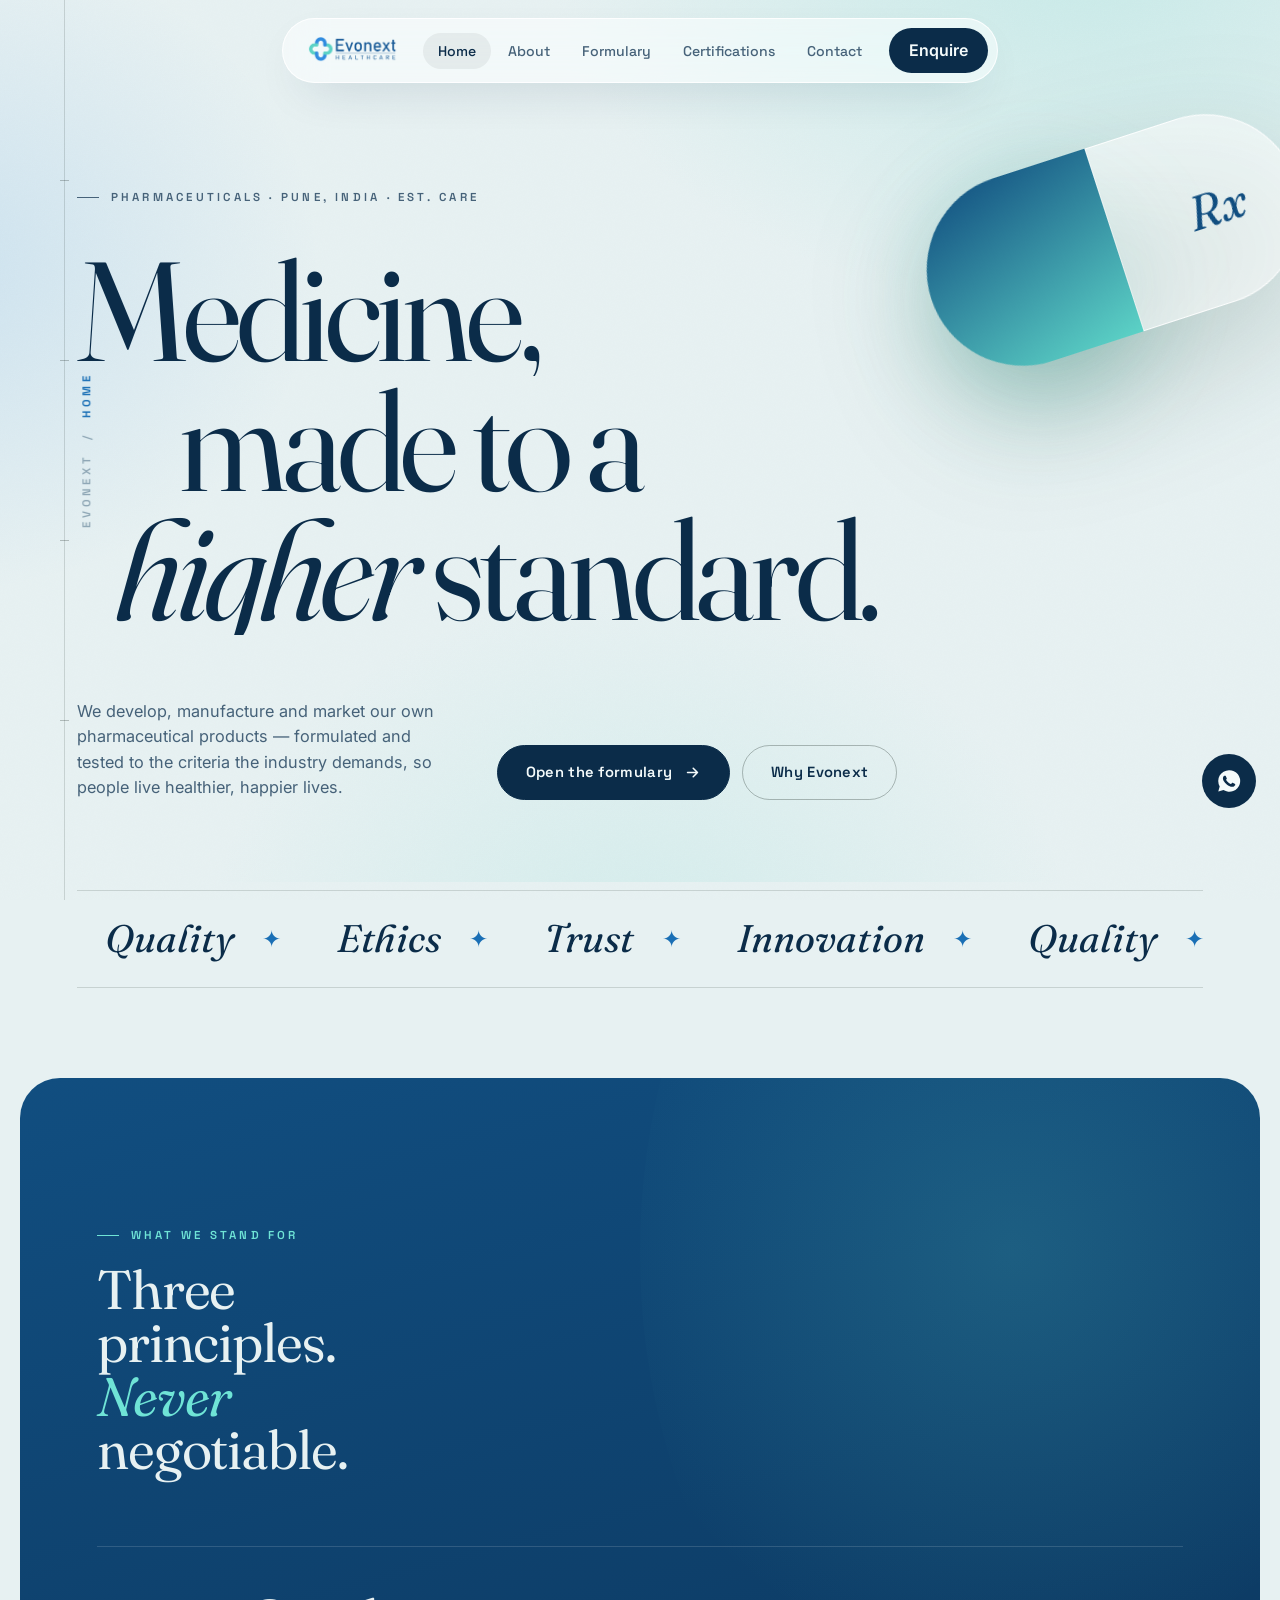
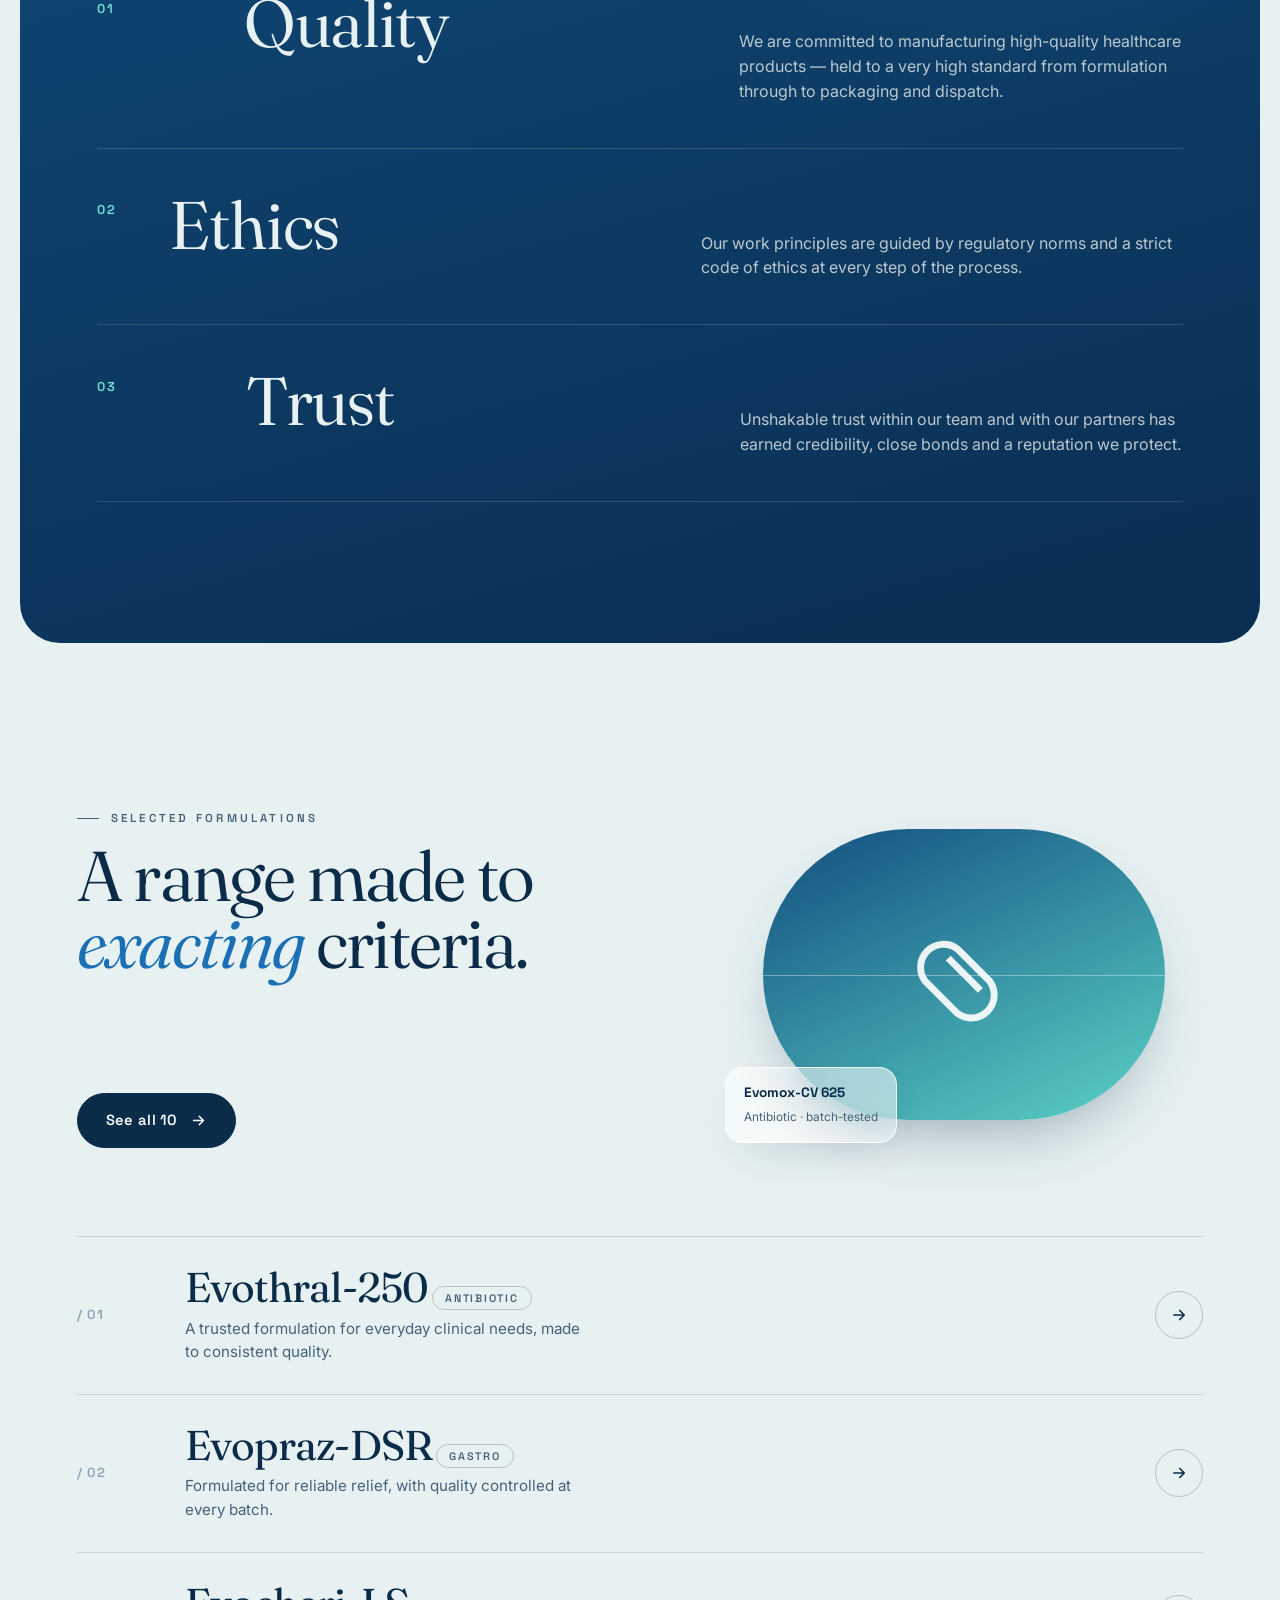
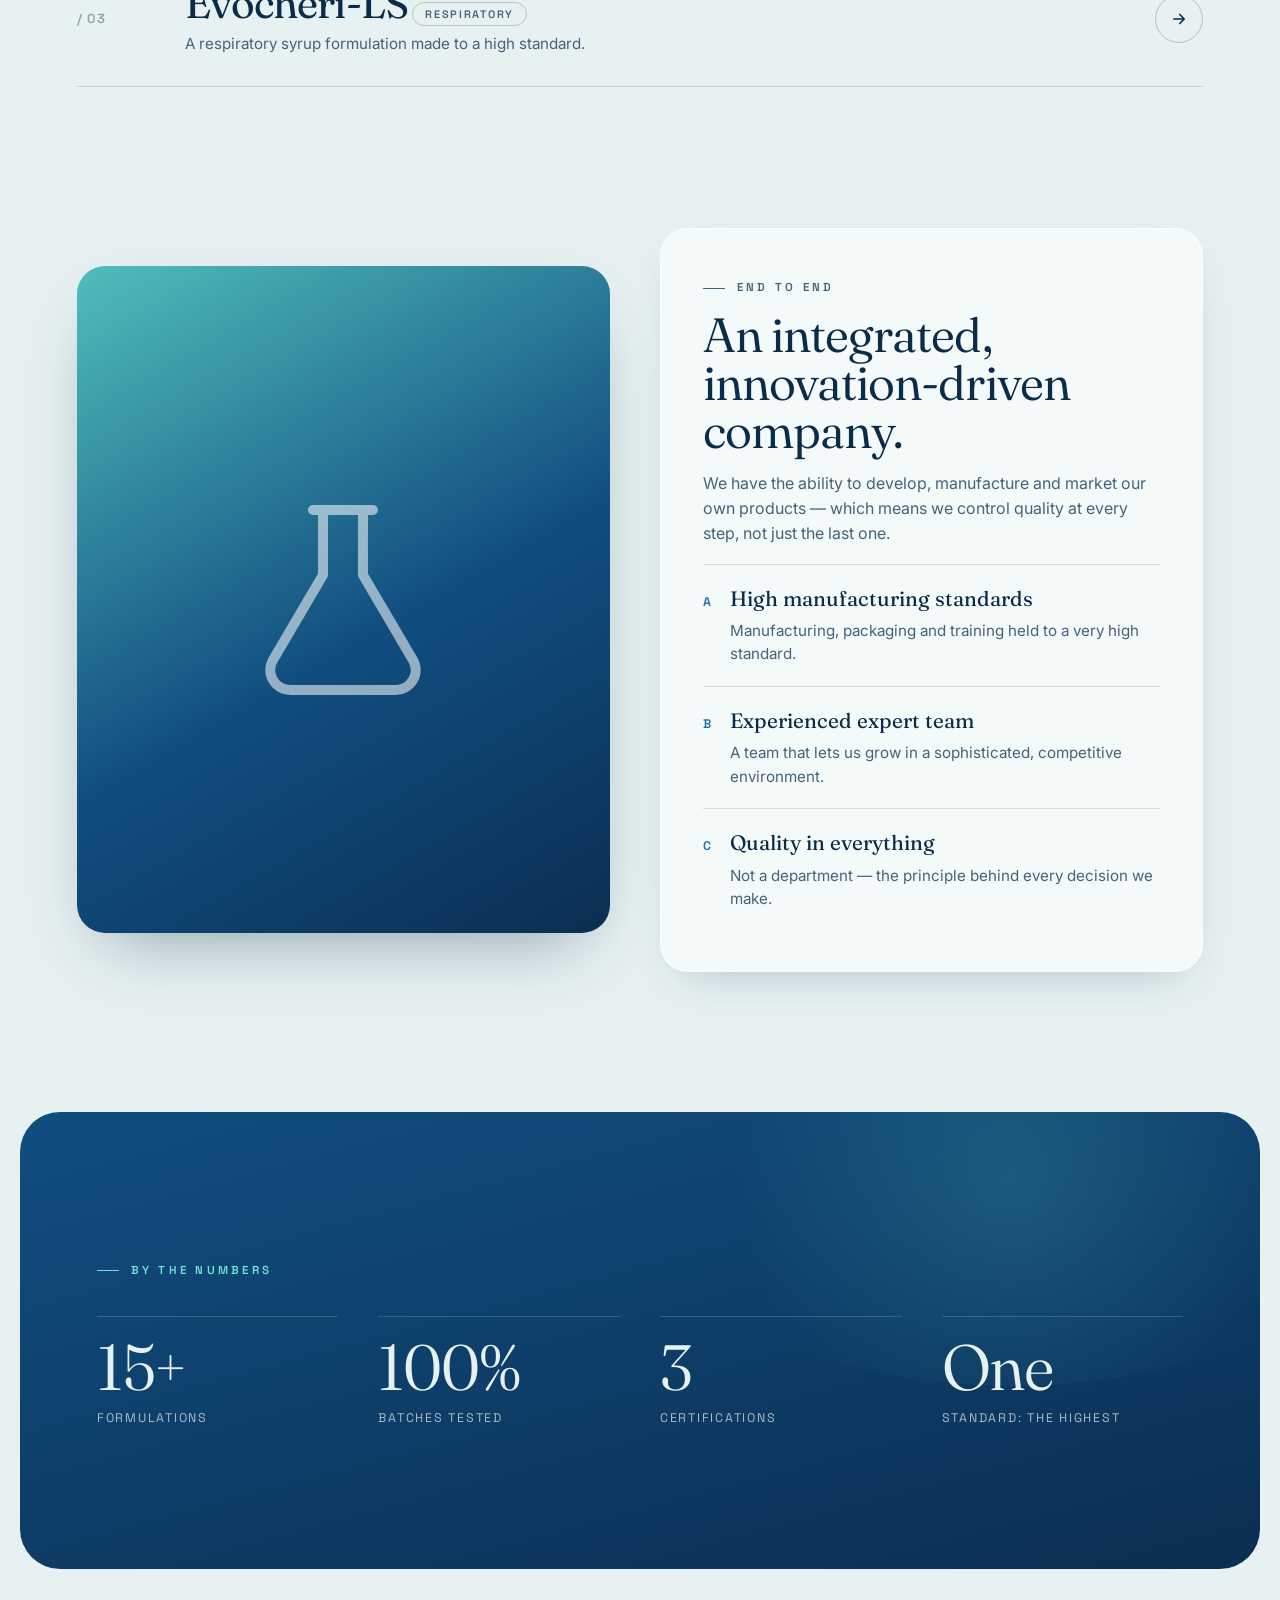
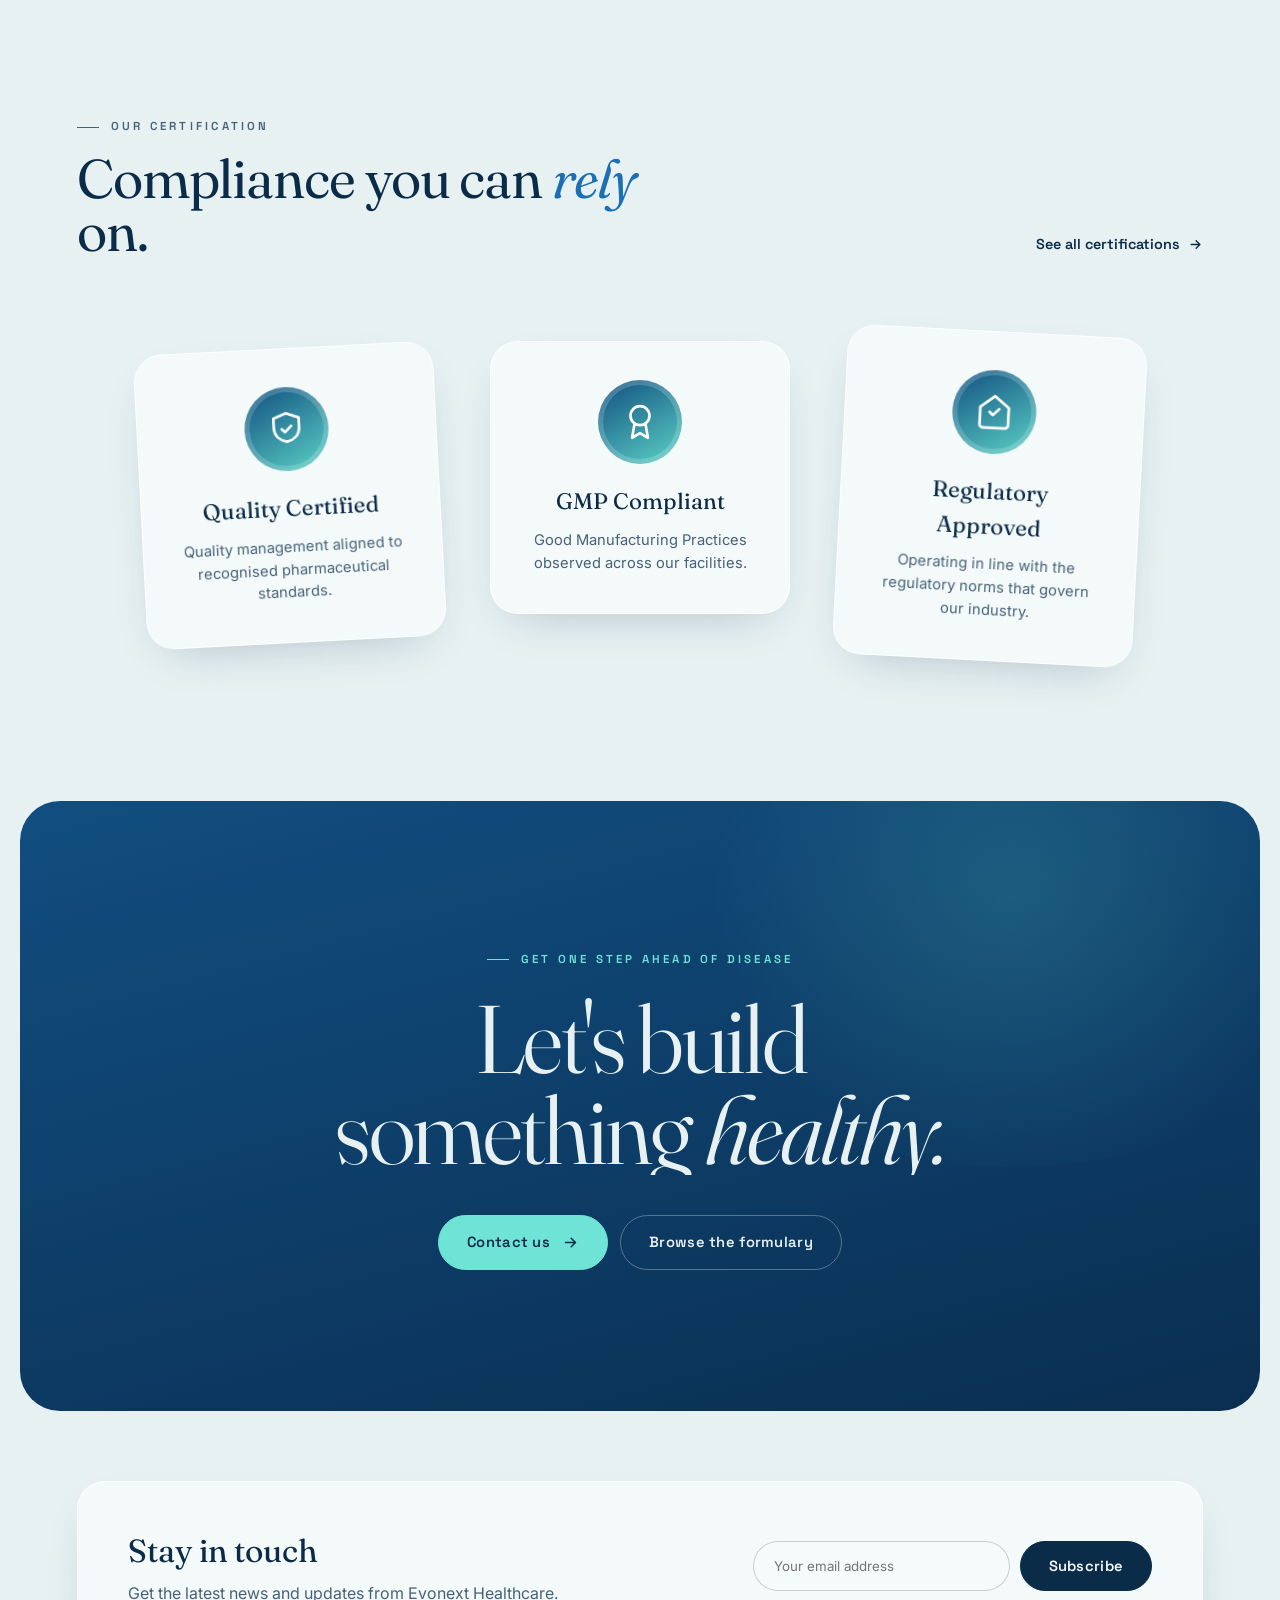
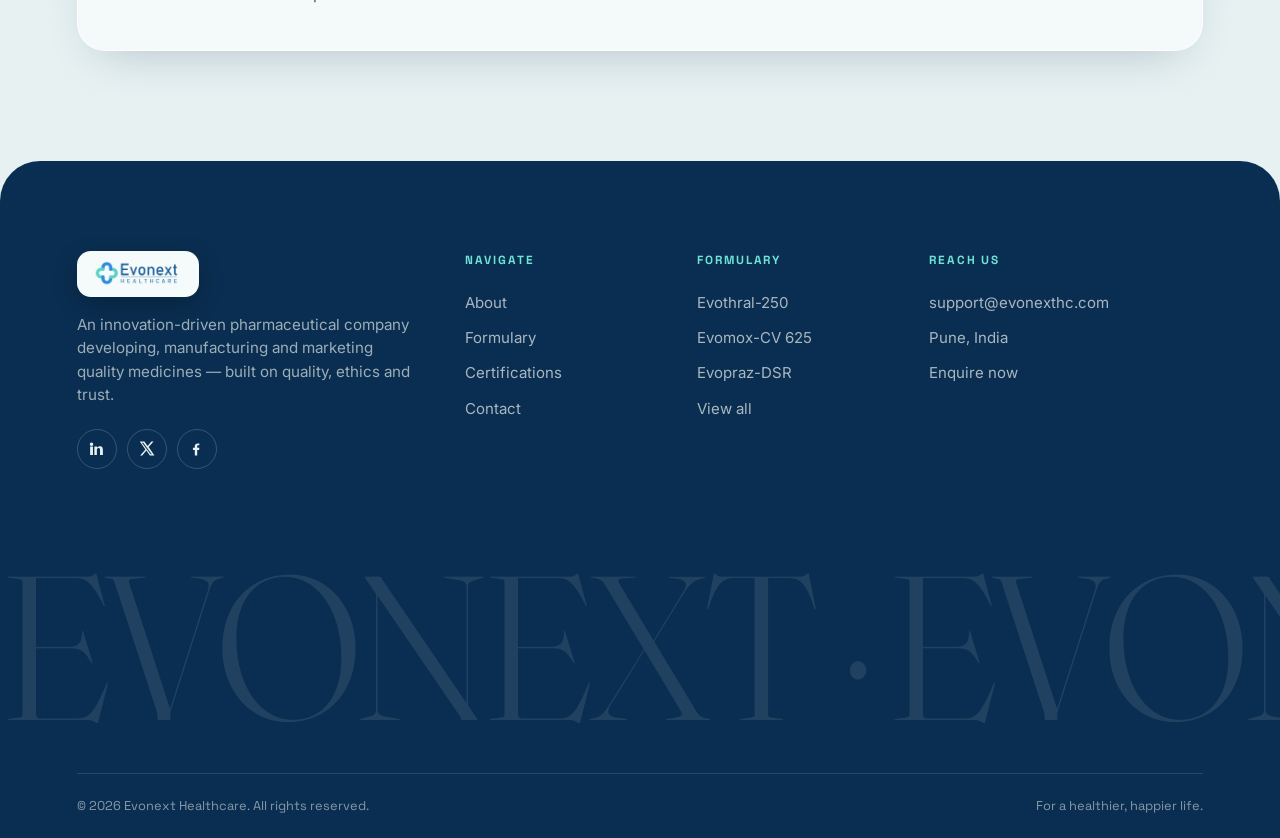
==== index.html @ 76e2dba4 "Add files via upload" ====
<!DOCTYPE html>
<html lang="en">
<head>
  <meta charset="UTF-8" />
  <meta name="viewport" content="width=device-width, initial-scale=1.0" />
  <title>Evonext Healthcare — Medicine, made to a higher standard</title>
  <meta name="description" content="Evonext Healthcare develops, manufactures and markets its own pharmaceutical products — formulated and tested to the rigorous standards the industry demands." />
  <link rel="stylesheet" href="style.css" />
</head>
<body>

  <div class="field"></div>
  <div class="grain"></div>

  <!-- Preloader -->
  <div id="preloader"><div class="pl-box"><img src="logo.png" alt="Evonext Healthcare" class="pl-logo" /><div class="pl-bar"><span></span></div></div></div>
  <!-- Page sweep -->
  <div id="page-sweep"></div>
  <div id="scroll-progress"></div>

  <!-- Clinical spine -->
  <div class="spine"><div class="spine-fill"></div>
    <div class="spine-tick" style="top:20%"></div><div class="spine-tick" style="top:40%"></div>
    <div class="spine-tick" style="top:60%"></div><div class="spine-tick" style="top:80%"></div>
  </div>
  <div class="spine-label" id="spine-label">EVONEXT &nbsp;/&nbsp; <b>INDEX</b></div>

  <!-- Nav -->
  <nav class="nav" aria-label="Primary">
    <div class="nav-inner">
      <a href="index.html" class="brand" aria-label="Evonext Healthcare home"><img src="logo.png" alt="Evonext Healthcare" class="brand-logo" /></a>
      <ul class="nav-links">
        <li><a href="index.html" class="active">Home</a></li>
        <li><a href="about.html">About</a></li>
        <li><a href="products.html">Formulary</a></li>
        <li><a href="certifications.html">Certifications</a></li>
        <li><a href="contact.html">Contact</a></li>
      </ul>
      <a href="contact.html" class="nav-cta">Enquire</a>
      <button class="hamburger" aria-label="Open menu" aria-expanded="false"><span></span><span></span><span></span></button>
    </div>
  </nav>

  <!-- Mobile menu -->
  <div class="mobile-menu"><div class="logo-chip" style="align-self:center;margin-bottom:28px;"><img src="logo.png" alt="Evonext Healthcare" /></div>
    <a href="index.html" class="active">Home</a>
    <a href="about.html">About</a>
    <a href="products.html">Formulary</a>
    <a href="certifications.html">Certifications</a>
    <a href="contact.html">Contact</a>
    <div class="mm-foot">support@evonexthc.com · Pune, India</div>
  </div>

  <main>
    <!-- HERO -->
    <header class="hero wrap" data-spine="HOME">
      <div class="cap-glow" data-parallax="0.6"></div>
      <div class="capsule-obj" data-parallax="0.4" data-rot="-18">
        <div class="half l"></div><div class="half r"></div><div class="seam"></div>
        <div class="rx">Rx</div>
      </div>

      <div class="label hero-eyebrow reveal">Pharmaceuticals · Pune, India · Est. care</div>
      <h1 class="hero-head reveal">
        <span class="mask"><span>Medicine,</span></span>
        <span class="mask d1 ln2"><span>made to a</span></span>
        <span class="mask d2 ln3"><span><em>higher</em> standard.</span></span>
      </h1>

      <div class="hero-meta">
        <p class="hero-sub reveal d2">We develop, manufacture and market our own pharmaceutical products — formulated and tested to the criteria the industry demands, so people live healthier, happier lives.</p>
        <div class="hero-actions reveal d3">
          <a href="products.html" class="cap-btn">Open the formulary <svg viewBox="0 0 24 24" fill="none" stroke="currentColor" stroke-width="2.2" stroke-linecap="round" stroke-linejoin="round"><path d="M5 12h14M13 6l6 6-6 6"/></svg></a>
          <a href="about.html" class="cap-btn ghost">Why Evonext</a>
        </div>
      </div>

      <!-- Marquee -->
      <div class="marquee reveal">
        <div class="marquee-track">
          <span>Quality</span><span>Ethics</span><span>Trust</span><span>Innovation</span>
          <span>Quality</span><span>Ethics</span><span>Trust</span><span>Innovation</span>
        </div>
      </div>
    </header>

    <!-- PRINCIPLES (dark, staggered) -->
    <section class="band band--dark" data-spine="PRINCIPLES">
      <div class="wrap">
        <div class="principles-head">
          <div class="label on-dark reveal">What we stand for</div>
          <h2 class="display reveal" style="font-size:clamp(2rem,5vw,3.4rem); margin-top:18px;">Three principles. <em>Never</em> negotiable.</h2>
        </div>

        <div class="principle reveal">
          <div class="pnum">01</div>
          <div class="pbody"><h3>Quality</h3><p>We are committed to manufacturing high-quality healthcare products — held to a very high standard from formulation through to packaging and dispatch.</p></div>
        </div>
        <div class="principle reveal">
          <div class="pnum">02</div>
          <div class="pbody"><h3>Ethics</h3><p>Our work principles are guided by regulatory norms and a strict code of ethics at every step of the process.</p></div>
        </div>
        <div class="principle reveal">
          <div class="pnum">03</div>
          <div class="pbody"><h3>Trust</h3><p>Unshakable trust within our team and with our partners has earned credibility, close bonds and a reputation we protect.</p></div>
        </div>
      </div>
    </section>

    <!-- FORMULARY PREVIEW (light, featured + index) -->
    <section class="band band--light wrap" data-spine="FORMULARY">
      <div class="feature-rx">
        <div class="fr-copy">
          <div class="label reveal">Selected formulations</div>
          <h3 class="display reveal">A range made to <em>exacting</em> criteria.</h3>
          <p class="reveal d1">Every product is formulated, made and tested to the rigorous criteria of the pharmaceutical industry. Here's a look at the range.</p>
          <a href="products.html" class="cap-btn reveal d2">See all 10 <svg viewBox="0 0 24 24" fill="none" stroke="currentColor" stroke-width="2.2" stroke-linecap="round" stroke-linejoin="round"><path d="M5 12h14M13 6l6 6-6 6"/></svg></a>
        </div>
        <div class="fr-visual reveal d1">
          <div class="fr-pill" data-parallax="0.12">
            <div class="seam"></div>
            <svg viewBox="0 0 24 24" fill="none" stroke="currentColor" stroke-width="1.5"><path d="M10.5 20.5 3.5 13.5a5 5 0 0 1 7-7l7 7a5 5 0 0 1-7 7Z"/><path d="m8.5 8.5 7 7"/></svg>
          </div>
          <div class="fr-chip">
            <b>Evomox-CV 625</b>
            <small>Antibiotic · batch-tested</small>
          </div>
        </div>
      </div>

      <div class="formulary">
        <a href="products.html" class="rx-row" data-name="Evothral-250">
          <div class="rx-idx">/ 01</div>
          <div class="rx-main"><div><span class="rx-name">Evothral-250</span> <span class="rx-tag">Antibiotic</span><p class="rx-desc">A trusted formulation for everyday clinical needs, made to consistent quality.</p></div></div>
          <span class="rx-go"><svg viewBox="0 0 24 24" fill="none" stroke="currentColor" stroke-width="2.2" stroke-linecap="round" stroke-linejoin="round"><path d="M5 12h14M13 6l6 6-6 6"/></svg></span>
        </a>
        <a href="products.html" class="rx-row" data-name="Evopraz-DSR">
          <div class="rx-idx">/ 02</div>
          <div class="rx-main"><div><span class="rx-name">Evopraz-DSR</span> <span class="rx-tag">Gastro</span><p class="rx-desc">Formulated for reliable relief, with quality controlled at every batch.</p></div></div>
          <span class="rx-go"><svg viewBox="0 0 24 24" fill="none" stroke="currentColor" stroke-width="2.2" stroke-linecap="round" stroke-linejoin="round"><path d="M5 12h14M13 6l6 6-6 6"/></svg></span>
        </a>
        <a href="products.html" class="rx-row" data-name="Evocheri-LS">
          <div class="rx-idx">/ 03</div>
          <div class="rx-main"><div><span class="rx-name">Evocheri-LS</span> <span class="rx-tag">Respiratory</span><p class="rx-desc">A respiratory syrup formulation made to a high standard.</p></div></div>
          <span class="rx-go"><svg viewBox="0 0 24 24" fill="none" stroke="currentColor" stroke-width="2.2" stroke-linecap="round" stroke-linejoin="round"><path d="M5 12h14M13 6l6 6-6 6"/></svg></span>
        </a>
      </div>
    </section>

    <!-- INTEGRATED / OVERLAP -->
    <section class="band band--light wrap" data-spine="APPROACH" style="padding-top:0;">
      <div class="overlap">
        <div class="overlap-media" data-parallax="0.05">
          <svg viewBox="0 0 24 24" fill="none" stroke="currentColor" stroke-width="1" stroke-linecap="round" stroke-linejoin="round"><path d="M9 3h6M10 3v6.5L5 18a2 2 0 0 0 1.8 3h10.4A2 2 0 0 0 19 18l-5-8.5V3"/></svg>
        </div>
        <div class="overlap-panel pull reveal">
          <div class="label">End to end</div>
          <h2 style="margin-top:14px;">An integrated, innovation-driven company.</h2>
          <p style="margin-bottom:18px;">We have the ability to develop, manufacture and market our own products — which means we control quality at every step, not just the last one.</p>
          <div class="values">
            <div class="value-row"><span class="vn">A</span><div><h4>High manufacturing standards</h4><p>Manufacturing, packaging and training held to a very high standard.</p></div></div>
            <div class="value-row"><span class="vn">B</span><div><h4>Experienced expert team</h4><p>A team that lets us grow in a sophisticated, competitive environment.</p></div></div>
            <div class="value-row"><span class="vn">C</span><div><h4>Quality in everything</h4><p>Not a department — the principle behind every decision we make.</p></div></div>
          </div>
        </div>
      </div>
    </section>

    <!-- STATS (dark band) -->
    <section class="band band--dark" data-spine="STANDARD">
      <div class="wrap">
        <div class="label on-dark reveal" style="margin-bottom:36px;">By the numbers</div>
        <div class="stats-row">
          <div class="stat reveal"><div class="sn"><span data-count="15" data-suffix="+">0</span></div><div class="sl">Formulations</div></div>
          <div class="stat reveal d1"><div class="sn"><span data-count="100" data-suffix="%">0</span></div><div class="sl">Batches tested</div></div>
          <div class="stat reveal d2"><div class="sn"><span data-count="3">0</span></div><div class="sl">Certifications</div></div>
          <div class="stat reveal d3"><div class="sn">One</div><div class="sl">Standard: the highest</div></div>
        </div>
      </div>
    </section>

    <!-- CERTIFICATIONS PREVIEW (seals) -->
    <section class="band band--light wrap" data-spine="CERTIFIED">
      <div class="formulary-top" style="margin-bottom:clamp(48px,6vw,72px);">
        <div>
          <div class="label reveal">Our certification</div>
          <h2 class="display reveal" style="font-size:clamp(2rem,5vw,3.4rem); margin-top:16px; max-width:18ch;">Compliance you can <em>rely</em> on.</h2>
        </div>
        <a href="certifications.html" class="ulink reveal">See all certifications <svg viewBox="0 0 24 24" fill="none" stroke="currentColor" stroke-width="2.2" stroke-linecap="round" stroke-linejoin="round"><path d="M5 12h14M13 6l6 6-6 6"/></svg></a>
      </div>
      <div class="seal-row">
        <div class="seal reveal"><div class="seal-medal"><svg viewBox="0 0 24 24" fill="none" stroke="currentColor" stroke-width="1.7" stroke-linecap="round" stroke-linejoin="round"><path d="M12 2 4 5v6c0 5 3.5 8 8 9 4.5-1 8-4 8-9V5l-8-3Z"/><path d="m9 12 2 2 4-4"/></svg></div><h3>Quality Certified</h3><p>Quality management aligned to recognised pharmaceutical standards.</p></div>
        <div class="seal reveal d1"><div class="seal-medal"><svg viewBox="0 0 24 24" fill="none" stroke="currentColor" stroke-width="1.7" stroke-linecap="round" stroke-linejoin="round"><circle cx="12" cy="8" r="6"/><path d="M8.5 13.5 7 22l5-3 5 3-1.5-8.5"/></svg></div><h3>GMP Compliant</h3><p>Good Manufacturing Practices observed across our facilities.</p></div>
        <div class="seal reveal d2"><div class="seal-medal"><svg viewBox="0 0 24 24" fill="none" stroke="currentColor" stroke-width="1.7" stroke-linecap="round" stroke-linejoin="round"><path d="M3 9l9-7 9 7v11a2 2 0 0 1-2 2H5a2 2 0 0 1-2-2Z"/><path d="m9 12 2 2 4-4"/></svg></div><h3>Regulatory Approved</h3><p>Operating in line with the regulatory norms that govern our industry.</p></div>
      </div>
    </section>

    <!-- BIG CTA (dark) -->
    <section class="band band--dark" data-spine="CONTACT">
      <div class="wrap big-cta">
        <div class="label on-dark reveal" style="justify-content:center; margin-bottom:24px;">Get one step ahead of disease</div>
        <h2 class="reveal"><span class="mask"><span>Let's build</span></span><span class="mask d1"><span>something <em>healthy.</em></span></span></h2>
        <div class="hero-actions reveal d2">
          <a href="contact.html" class="cap-btn on-dark">Contact us <svg viewBox="0 0 24 24" fill="none" stroke="currentColor" stroke-width="2.2" stroke-linecap="round" stroke-linejoin="round"><path d="M5 12h14M13 6l6 6-6 6"/></svg></a>
          <a href="products.html" class="cap-btn ghost on-dark">Browse the formulary</a>
        </div>
      </div>
    </section>

    <!-- NEWSLETTER -->
    <section class="band band--light wrap" style="padding-block:clamp(40px,6vw,70px);">
      <div class="newsletter reveal">
        <div><h3>Stay in touch</h3><p>Get the latest news and updates from Evonext Healthcare.</p></div>
        <form class="news-form"><input type="email" placeholder="Your email address" required aria-label="Email" /><button type="submit" class="cap-btn">Subscribe</button></form>
      </div>
    </section>
  </main>

  <!-- FOOTER -->
  <footer class="footer">
    <div class="wrap">
      <div class="footer-grid">
        <div class="footer-brand">
          <a href="index.html" class="brand logo-chip" aria-label="Evonext Healthcare home"><img src="logo.png" alt="Evonext Healthcare" /></a>
          <p>An innovation-driven pharmaceutical company developing, manufacturing and marketing quality medicines — built on quality, ethics and trust.</p>
          <div class="footer-social">
            <a href="#" aria-label="LinkedIn"><svg viewBox="0 0 24 24" fill="currentColor"><path d="M4.98 3.5a2.5 2.5 0 1 1 0 5 2.5 2.5 0 0 1 0-5ZM3 9h4v12H3V9Zm6 0h3.8v1.7h.05c.53-1 1.83-2.05 3.77-2.05C20.4 8.65 21 11 21 14v7h-4v-6.2c0-1.48-.03-3.4-2.07-3.4-2.07 0-2.39 1.62-2.39 3.3V21H9V9Z"/></svg></a>
            <a href="#" aria-label="Twitter"><svg viewBox="0 0 24 24" fill="currentColor"><path d="M18.9 2H22l-7 8 8.2 12h-6.4l-5-7.3L6 22H3l7.5-8.6L2.5 2H9l4.5 6.6L18.9 2Zm-1.1 18h1.7L7.3 4H5.5l12.3 16Z"/></svg></a>
            <a href="#" aria-label="Facebook"><svg viewBox="0 0 24 24" fill="currentColor"><path d="M13 22v-8h2.7l.4-3H13V9c0-.9.3-1.5 1.6-1.5H16V4.9c-.3 0-1.3-.1-2.4-.1-2.4 0-4 1.5-4 4.1V11H7v3h2.6v8H13Z"/></svg></a>
          </div>
        </div>
        <div class="footer-col"><h4>Navigate</h4><a href="about.html">About</a><a href="products.html">Formulary</a><a href="certifications.html">Certifications</a><a href="contact.html">Contact</a></div>
        <div class="footer-col"><h4>Formulary</h4><a href="products.html">Evothral-250</a><a href="products.html">Evomox-CV 625</a><a href="products.html">Evopraz-DSR</a><a href="products.html">View all</a></div>
        <div class="footer-col"><h4>Reach us</h4><a href="mailto:support@evonexthc.com">support@evonexthc.com</a><a href="#">Pune, India</a><a href="contact.html">Enquire now</a></div>
      </div>
    </div>
    <div class="footer-word">EVONEXT · EVONEXT</div>
    <div class="wrap"><div class="footer-bottom"><span>© 2026 Evonext Healthcare. All rights reserved.</span><span>For a healthier, happier life.</span></div></div>
  </footer>

  <a href="https://wa.me/910000000000" class="wa-float" target="_blank" rel="noopener" aria-label="WhatsApp"><svg viewBox="0 0 24 24" fill="currentColor"><path d="M12 2a10 10 0 0 0-8.6 15l-1.3 4.7 4.8-1.3A10 10 0 1 0 12 2Zm5.3 14.1c-.2.6-1.3 1.2-1.8 1.2-.5.1-1 .1-1.7-.1-.4-.1-.9-.3-1.6-.6-2.8-1.2-4.6-4-4.7-4.2-.1-.2-1.1-1.5-1.1-2.8s.7-2 .9-2.2c.2-.3.5-.3.7-.3h.5c.2 0 .4 0 .6.5l.8 1.9c.1.1.1.3 0 .5l-.4.5c-.2.2-.3.3-.1.6.2.3.8 1.3 1.7 2.1 1.2 1 2.1 1.4 2.4 1.5.2.1.4.1.6-.1l.7-.8c.2-.3.4-.2.6-.1l1.8.9c.3.1.4.2.5.3.1.3.1.7-.1 1.3Z"/></svg></a>
  <button id="back-to-top" aria-label="Back to top"><svg viewBox="0 0 24 24" fill="none" stroke="currentColor" stroke-width="2.2" stroke-linecap="round" stroke-linejoin="round"><path d="M18 15l-6-6-6 6"/></svg></button>

  <script src="script.js"></script>
</body>
</html>
---- style.css ----
/* ============================================================
   EVONEXT HEALTHCARE — "THE FORMULARY"
   A light, editorial, clinical design language.
   style.css
   ============================================================ */

@import url('https://fonts.googleapis.com/css2?family=Fraunces:ital,opsz,wght@0,9..144,300..600;1,9..144,300..600&family=Space+Grotesk:wght@400;500;600;700&family=Inter:wght@400;500;600&display=swap');

:root {
  /* Palette — Evonext brand: deep blue #195B98, bright blue #318CDF, teal #5CD2C6 */
  --porcelain: #E7F1F2;
  --porcelain-2: #D6E7E9;
  --paper-white: #F5FBFB;
  --ink: #0B2C49;
  --ink-soft: #466279;
  --ink-faint: #8AA3B2;
  --emerald: #114E80;        /* deep brand blue (dark surfaces) */
  --emerald-deep: #0A2E51;   /* deeper brand blue */
  --green: #1A6FB5;          /* primary accent (links, fills, ticks) */
  --green-bright: #318CDF;   /* bright brand blue (gradient end / hover) */
  --teal: #5CD2C6;           /* logo teal — rich blue→teal gradients */
  --teal-deep: #34B6AA;
  --lime: #6FE4D6;           /* bright teal accent on dark surfaces */
  --apricot: #F1A86A;

  /* Glass over luminous fields */
  --glass: rgba(255, 255, 255, 0.55);
  --glass-edge: rgba(255, 255, 255, 0.85);
  --glass-dark: rgba(255, 255, 255, 0.08);
  --glass-dark-edge: rgba(255, 255, 255, 0.18);

  /* Type */
  --serif: 'Fraunces', Georgia, serif;
  --grotesk: 'Space Grotesk', sans-serif;
  --body: 'Inter', system-ui, sans-serif;

  /* Layout */
  --maxw: 1280px;
  --gutter: clamp(22px, 6vw, 84px);
  --spine: clamp(20px, 5vw, 64px); /* left clinical axis offset */
  --radius: 28px;
  --cap: 999px;

  --shadow-lift: 0 30px 70px -30px rgba(11, 44, 73, 0.45);
  --shadow-soft: 0 18px 50px -24px rgba(11, 44, 73, 0.30);
}

/* Reset */
*, *::before, *::after { box-sizing: border-box; margin: 0; padding: 0; }
html { -webkit-text-size-adjust: 100%; }
body {
  font-family: var(--body);
  color: var(--ink);
  background: var(--porcelain);
  line-height: 1.55;
  overflow-x: hidden;
  -webkit-font-smoothing: antialiased;
  position: relative;
}
img { max-width: 100%; display: block; }
a { color: inherit; text-decoration: none; }
button { font-family: inherit; cursor: pointer; border: none; background: none; color: inherit; }
ul { list-style: none; }
::selection { background: var(--lime); color: var(--ink); }

/* Grain + ambient field (very subtle, lifts the flatness) */
.field {
  position: fixed; inset: 0; z-index: -3; pointer-events: none;
  background:
    radial-gradient(900px 600px at 85% -5%, rgba(92, 210, 198, 0.22), transparent 60%),
    radial-gradient(700px 600px at -5% 30%, rgba(49, 140, 223, 0.14), transparent 55%),
    radial-gradient(800px 700px at 50% 110%, rgba(92, 210, 198, 0.14), transparent 55%),
    var(--porcelain);
}
.grain {
  position: fixed; inset: 0; z-index: -2; pointer-events: none; opacity: 0.5;
  mix-blend-mode: multiply;
  background-image: url("data:image/svg+xml,%3Csvg xmlns='http://www.w3.org/2000/svg' width='160' height='160'%3E%3Cfilter id='n'%3E%3CfeTurbulence type='fractalNoise' baseFrequency='0.85' numOctaves='2' stitchTiles='stitch'/%3E%3C/filter%3E%3Crect width='100%25' height='100%25' filter='url(%23n)' opacity='0.04'/%3E%3C/svg%3E");
}

/* ---------- Clinical spine (left axis) ---------- */
.spine {
  position: fixed;
  left: var(--spine);
  top: 0; bottom: 0;
  width: 1px;
  z-index: 60;
  pointer-events: none;
}
.spine::before { /* faint full rail */
  content: ""; position: absolute; inset: 0; left: 0;
  width: 1px; background: rgba(12, 26, 20, 0.14);
}
.spine-fill { /* progress that draws downward */
  position: absolute; top: 0; left: 0; width: 1px; height: 0%;
  background: linear-gradient(var(--green), var(--lime));
}
.spine-tick { position: absolute; left: -4px; width: 9px; height: 1px; background: rgba(12,26,20,0.25); }
.spine-label {
  position: fixed;
  left: calc(var(--spine) + 14px);
  top: 50%;
  transform: translateY(-50%) rotate(180deg);
  writing-mode: vertical-rl;
  font-family: var(--grotesk);
  font-size: 0.7rem; font-weight: 600; letter-spacing: 0.34em;
  text-transform: uppercase; color: var(--ink-faint);
  z-index: 60; pointer-events: none;
  transition: color 0.4s ease;
}
.spine-label b { color: var(--green); }
@media (max-width: 860px) { .spine, .spine-label { display: none; } }

/* ---------- Preloader ---------- */
#preloader {
  position: fixed; inset: 0; z-index: 9999;
  display: grid; place-items: center;
  background: var(--porcelain);
  transition: opacity 0.7s ease, visibility 0.7s ease;
}
#preloader.done { opacity: 0; visibility: hidden; }
.pl-cap {
  width: 200px; height: 56px; border-radius: var(--cap);
  border: 1px solid rgba(12,26,20,0.2);
  position: relative; overflow: hidden;
  display: grid; place-items: center;
}
.pl-cap::before {
  content: ""; position: absolute; inset: 0; width: 0%;
  background: linear-gradient(90deg, var(--emerald), var(--teal));
  animation: capFill 1.6s cubic-bezier(0.7,0,0.2,1) forwards;
}
.pl-cap span {
  position: relative; z-index: 2; mix-blend-mode: difference; color: #fff;
  font-family: var(--grotesk); font-weight: 600; letter-spacing: 0.32em;
  font-size: 0.72rem; text-transform: uppercase;
}
@keyframes capFill { to { width: 100%; } }

/* ---------- Page transition sweep ---------- */
#page-sweep {
  position: fixed; inset: 0; z-index: 9000;
  background: var(--emerald);
  transform: scaleY(0); transform-origin: bottom;
  transition: transform 0.5s cubic-bezier(0.7,0,0.2,1);
  pointer-events: none;
}
#page-sweep.active { transform: scaleY(1); transform-origin: top; }

main { animation: fadeUp 0.9s ease both; }
@keyframes fadeUp { from { opacity: 0; transform: translateY(10px); } to { opacity: 1; transform: none; } }

/* ---------- Top progress (thin) ---------- */
#scroll-progress { position: fixed; top: 0; left: 0; height: 2px; width: 0%; z-index: 1200; background: var(--green); }

/* ---------- Layout helpers ---------- */
.wrap { width: 100%; max-width: var(--maxw); margin-inline: auto; padding-inline: var(--gutter); }
.label {
  font-family: var(--grotesk); font-size: 0.72rem; font-weight: 600;
  letter-spacing: 0.28em; text-transform: uppercase; color: var(--ink-soft);
  display: inline-flex; align-items: center; gap: 12px;
}
.label::before { content: ""; width: 22px; height: 1px; background: currentColor; }
.label.on-dark { color: var(--lime); }

.display {
  font-family: var(--serif);
  font-weight: 380;
  line-height: 0.98;
  letter-spacing: -0.02em;
  font-optical-sizing: auto;
}
.display em { font-style: italic; color: var(--green); }
.on-dark .display em, .band--dark .display em { color: var(--lime); }

/* Headline mask reveal (line-by-line) */
.mask { overflow: hidden; display: block; }
.mask > span { display: block; transform: translateY(115%); transition: transform 0.9s cubic-bezier(0.76,0,0.24,1); }
.reveal.visible .mask > span,
.mask.visible > span { transform: translateY(0); }
.mask.d1 > span { transition-delay: 0.08s; }
.mask.d2 > span { transition-delay: 0.16s; }
.mask.d3 > span { transition-delay: 0.24s; }

/* Generic reveal */
.reveal { opacity: 0; transform: translateY(26px); transition: opacity 0.8s cubic-bezier(0.2,0.7,0.2,1), transform 0.8s cubic-bezier(0.2,0.7,0.2,1); }
.reveal.visible { opacity: 1; transform: none; }
.reveal.d1 { transition-delay: 0.1s; }
.reveal.d2 { transition-delay: 0.2s; }
.reveal.d3 { transition-delay: 0.3s; }

/* ---------- Capsule buttons ---------- */
.cap-btn {
  position: relative; overflow: hidden;
  display: inline-flex; align-items: center; gap: 12px;
  padding: 15px 28px; border-radius: var(--cap);
  font-family: var(--grotesk); font-weight: 600; font-size: 0.92rem;
  letter-spacing: 0.02em;
  border: 1px solid var(--ink);
  background: var(--ink); color: var(--paper-white);
  transition: transform 0.4s cubic-bezier(0.2,0.7,0.2,1), color 0.4s ease;
  z-index: 1;
}
.cap-btn::before {
  content: ""; position: absolute; inset: 0; z-index: -1;
  background: linear-gradient(90deg, var(--green), var(--green-bright));
  transform: translateX(-101%);
  transition: transform 0.5s cubic-bezier(0.76,0,0.24,1);
}
.cap-btn:hover { transform: translateY(-2px); }
.cap-btn:hover::before { transform: translateX(0); }
.cap-btn svg { width: 17px; height: 17px; transition: transform 0.4s ease; }
.cap-btn:hover svg { transform: translateX(5px); }

.cap-btn.ghost { background: transparent; color: var(--ink); border-color: rgba(12,26,20,0.28); }
.cap-btn.ghost::before { background: var(--ink); }
.cap-btn.ghost:hover { color: var(--paper-white); }

.cap-btn.on-dark { background: var(--lime); color: var(--ink); border-color: var(--lime); }
.cap-btn.on-dark::before { background: #fff; }
.cap-btn.ghost.on-dark { background: transparent; color: var(--porcelain); border-color: rgba(255,255,255,0.3); }
.cap-btn.ghost.on-dark::before { background: var(--lime); }
.cap-btn.ghost.on-dark:hover { color: var(--ink); }

/* Text link with drawing underline */
.ulink {
  font-family: var(--grotesk); font-weight: 600; font-size: 0.9rem;
  display: inline-flex; align-items: center; gap: 8px;
  position: relative; padding-bottom: 3px; color: var(--ink);
}
.ulink::after { content: ""; position: absolute; left: 0; bottom: 0; height: 1.5px; width: 100%; background: var(--green); transform: scaleX(0); transform-origin: left; transition: transform 0.4s cubic-bezier(0.76,0,0.24,1); }
.ulink:hover::after { transform: scaleX(1); }
.ulink svg { width: 15px; height: 15px; transition: transform 0.3s ease; }
.ulink:hover svg { transform: translateX(4px); }
.on-dark .ulink, .band--dark .ulink { color: var(--porcelain); }
.on-dark .ulink::after, .band--dark .ulink::after { background: var(--lime); }

/* ============================================================
   NAVBAR
   ============================================================ */
.nav {
  position: fixed; top: 18px; left: 0; right: 0; z-index: 1000;
  display: flex; justify-content: center;
  transition: top 0.4s ease;
}
.nav-inner {
  display: flex; align-items: center; gap: 8px;
  padding: 9px 9px 9px 22px;
  border-radius: var(--cap);
  background: var(--glass);
  -webkit-backdrop-filter: blur(20px) saturate(1.4); backdrop-filter: blur(20px) saturate(1.4);
  border: 1px solid var(--glass-edge);
  box-shadow: var(--shadow-soft);
}
.brand { display: inline-flex; align-items: center; gap: 11px; font-family: var(--serif); font-weight: 500; font-size: 1.28rem; letter-spacing: -0.01em; padding-right: 12px; }
.brand-mark {
  width: 30px; height: 30px; border-radius: var(--cap);
  background: linear-gradient(120deg, var(--emerald), var(--teal));
  display: grid; place-items: center; flex: 0 0 auto;
  box-shadow: inset 0 0 0 3px rgba(255,255,255,0.18);
}
.brand-mark svg { width: 15px; height: 15px; }
.brand .dot { color: var(--green); }
.nav-links { display: flex; align-items: center; gap: 2px; }
.nav-links a {
  font-family: var(--grotesk); font-weight: 500; font-size: 0.88rem;
  padding: 9px 15px; border-radius: var(--cap); color: var(--ink-soft);
  transition: color 0.25s ease, background 0.25s ease;
}
.nav-links a:hover { color: var(--ink); }
.nav-links a.active { color: var(--ink); background: rgba(12,26,20,0.06); }
.nav-cta {
  margin-left: 4px; padding: 10px 20px !important; border-radius: var(--cap);
  background: var(--ink) !important; color: var(--paper-white) !important; font-weight: 600 !important;
  transition: background 0.3s ease, transform 0.3s ease !important;
}
.nav-cta:hover { background: var(--green) !important; transform: translateY(-1px); }

.hamburger { display: none; width: 42px; height: 42px; border-radius: var(--cap); flex-direction: column; justify-content: center; align-items: center; gap: 5px; background: var(--ink); }
.hamburger span { width: 18px; height: 2px; background: var(--paper-white); border-radius: 2px; transition: transform 0.35s ease, opacity 0.25s ease; }
.hamburger.open span:nth-child(1) { transform: translateY(7px) rotate(45deg); }
.hamburger.open span:nth-child(2) { opacity: 0; }
.hamburger.open span:nth-child(3) { transform: translateY(-7px) rotate(-45deg); }

.mobile-menu {
  position: fixed; inset: 0; z-index: 999;
  background: var(--emerald);
  display: flex; flex-direction: column; justify-content: center;
  padding: 0 var(--gutter); gap: 2px;
  clip-path: circle(0% at calc(100% - 40px) 40px);
  transition: clip-path 0.6s cubic-bezier(0.76,0,0.24,1);
}
.mobile-menu.open { clip-path: circle(150% at calc(100% - 40px) 40px); }
.mobile-menu a {
  font-family: var(--serif); font-size: clamp(2rem, 9vw, 3.4rem); font-weight: 400;
  color: var(--porcelain); padding: 10px 0; line-height: 1.1;
  border-bottom: 1px solid rgba(255,255,255,0.12);
  opacity: 0; transform: translateY(20px); transition: opacity 0.5s ease, transform 0.5s ease, color 0.3s ease;
}
.mobile-menu a:hover { color: var(--lime); }
.mobile-menu a.active { color: var(--lime); }
.mobile-menu.open a { opacity: 1; transform: none; }
.mobile-menu.open a:nth-of-type(1) { transition-delay: 0.18s; }
.mobile-menu.open a:nth-of-type(2) { transition-delay: 0.24s; }
.mobile-menu.open a:nth-of-type(3) { transition-delay: 0.30s; }
.mobile-menu.open a:nth-of-type(4) { transition-delay: 0.36s; }
.mobile-menu.open a:nth-of-type(5) { transition-delay: 0.42s; }
.mm-foot { margin-top: 40px; font-family: var(--grotesk); color: rgba(255,255,255,0.6); font-size: 0.85rem; opacity: 0; transition: opacity 0.5s ease 0.5s; }
.mobile-menu.open .mm-foot { opacity: 1; }

/* ============================================================
   SECTIONS / BANDS
   ============================================================ */
.band { position: relative; padding-block: clamp(72px, 11vw, 150px); }
.band--dark {
  background: linear-gradient(165deg, var(--emerald) 0%, var(--emerald-deep) 100%);
  color: var(--porcelain);
  border-radius: 40px;
  margin-inline: clamp(8px, 2vw, 20px);
}
.band--dark .label { color: var(--lime); }
.band--dark .ink-soft { color: rgba(236,241,238,0.7); }
.lead { color: var(--ink-soft); font-size: 1.06rem; max-width: 48ch; }
.band--dark .lead { color: rgba(236,241,238,0.78); }

/* ============================================================
   HERO
   ============================================================ */
.hero { position: relative; padding-top: clamp(150px, 20vh, 220px); padding-bottom: clamp(40px, 8vw, 90px); overflow: hidden; }
.hero-eyebrow { margin-bottom: clamp(24px, 4vw, 40px); }
.hero-head {
  font-family: var(--serif); font-weight: 380;
  font-size: clamp(3rem, 11vw, 9rem);
  line-height: 0.92; letter-spacing: -0.035em;
  max-width: 16ch;
}
.hero-head .ln2 { padding-left: clamp(0px, 8vw, 1.6em); } /* asymmetric indent */
.hero-head .ln3 { padding-left: clamp(0px, 3vw, 0.6em); }
.hero-meta {
  display: flex; flex-wrap: wrap; align-items: flex-end; gap: clamp(24px, 5vw, 60px);
  margin-top: clamp(36px, 6vw, 64px);
}
.hero-actions { display: flex; gap: 12px; flex-wrap: wrap; }
.hero-sub { max-width: 36ch; color: var(--ink-soft); font-size: 1.02rem; }

/* The capsule centerpiece — floats, overlaps */
.capsule-obj {
  position: absolute; top: clamp(110px, 16vh, 200px); right: clamp(-40px, -2vw, 0px);
  width: clamp(220px, 30vw, 420px); height: clamp(110px, 15vw, 200px);
  border-radius: var(--cap);
  transform: rotate(-18deg);
  z-index: -1;
  filter: drop-shadow(0 40px 60px rgba(11,59,42,0.3));
  will-change: transform;
}
.capsule-obj .half { position: absolute; top: 0; bottom: 0; width: 50%; }
.capsule-obj .half.l { left: 0; border-radius: var(--cap) 0 0 var(--cap); background: linear-gradient(160deg, var(--emerald), var(--teal)); }
.capsule-obj .half.r {
  right: 0; border-radius: 0 var(--cap) var(--cap) 0;
  background: var(--glass);
  -webkit-backdrop-filter: blur(16px); backdrop-filter: blur(16px);
  border: 1px solid var(--glass-edge); border-left: none;
}
.capsule-obj .seam { position: absolute; left: 50%; top: 0; bottom: 0; width: 1px; background: rgba(255,255,255,0.4); transform: translateX(-0.5px); }
.capsule-obj .rx {
  position: absolute; right: 14%; top: 50%; transform: translateY(-50%);
  font-family: var(--serif); font-style: italic; font-size: clamp(1.6rem, 4vw, 3rem); color: var(--emerald);
}
.cap-glow { position: absolute; top: clamp(80px,14vh,170px); right: clamp(20px, 6vw, 120px); width: clamp(200px,26vw,360px); height: clamp(200px,26vw,360px); border-radius: 50%; background: radial-gradient(circle, rgba(92,210,198,0.42), transparent 65%); filter: blur(30px); z-index: -2; }

/* Marquee */
.marquee { overflow: hidden; border-block: 1px solid rgba(12,26,20,0.14); padding-block: 18px; margin-top: clamp(50px, 8vw, 90px); }
.marquee-track { display: inline-flex; white-space: nowrap; gap: 0; animation: scrollX 26s linear infinite; }
.marquee:hover .marquee-track { animation-play-state: paused; }
.marquee-track span {
  font-family: var(--serif); font-size: clamp(1.4rem, 3vw, 2.4rem); font-style: italic;
  padding: 0 28px; color: var(--ink); display: inline-flex; align-items: center; gap: 28px;
}
.marquee-track span::after { content: "✦"; font-style: normal; font-size: 0.6em; color: var(--green); }
@keyframes scrollX { to { transform: translateX(-50%); } }

/* ============================================================
   PRINCIPLES (staggered editorial, dark band)
   ============================================================ */
.principles-head { max-width: 22ch; margin-bottom: clamp(40px, 6vw, 70px); }
.principle {
  display: grid; grid-template-columns: auto 1fr; gap: clamp(20px, 4vw, 56px);
  align-items: start; padding-block: clamp(28px, 4vw, 44px);
  border-top: 1px solid rgba(255,255,255,0.14);
}
.principle:last-child { border-bottom: 1px solid rgba(255,255,255,0.14); }
.principle .pnum { font-family: var(--grotesk); font-size: 0.8rem; font-weight: 600; letter-spacing: 0.2em; color: var(--lime); padding-top: 0.6em; }
.principle .pbody { display: grid; grid-template-columns: 1fr 1fr; gap: clamp(16px, 4vw, 50px); align-items: baseline; }
.principle h3 { font-family: var(--serif); font-weight: 360; font-size: clamp(2rem, 6vw, 4.2rem); line-height: 0.96; letter-spacing: -0.02em; }
.principle p { color: rgba(236,241,238,0.78); font-size: 1rem; }
.principle:nth-child(odd) { padding-left: 0; }
.principle:nth-child(even) .pbody { padding-left: clamp(0px, 6vw, 80px); } /* stagger */

/* ============================================================
   FORMULARY (products as an index, not cards)
   ============================================================ */
.formulary-top { display: flex; flex-wrap: wrap; justify-content: space-between; align-items: flex-end; gap: 24px; margin-bottom: clamp(36px, 5vw, 56px); }
.formulary { border-top: 1px solid rgba(12,26,20,0.16); }
.rx-row {
  display: grid; grid-template-columns: 70px 1fr auto; gap: clamp(14px, 3vw, 40px);
  align-items: center; padding-block: clamp(20px, 3vw, 30px);
  border-bottom: 1px solid rgba(12,26,20,0.12);
  position: relative; transition: padding-left 0.4s cubic-bezier(0.2,0.7,0.2,1);
}
.rx-row::before { content: ""; position: absolute; left: 0; top: 0; bottom: 0; width: 0; background: var(--green); transition: width 0.4s cubic-bezier(0.2,0.7,0.2,1); }
.rx-row:hover { padding-left: 18px; }
.rx-row:hover::before { width: 3px; }
.rx-idx { font-family: var(--grotesk); font-size: 0.82rem; font-weight: 600; color: var(--ink-faint); letter-spacing: 0.1em; }
.rx-main { display: flex; align-items: baseline; gap: 16px; flex-wrap: wrap; }
.rx-name { font-family: var(--serif); font-weight: 400; font-size: clamp(1.5rem, 4vw, 2.6rem); line-height: 1; letter-spacing: -0.02em; transition: color 0.3s ease; }
.rx-row:hover .rx-name { color: var(--green); }
.rx-tag { font-family: var(--grotesk); font-size: 0.68rem; font-weight: 600; letter-spacing: 0.16em; text-transform: uppercase; color: var(--ink-soft); border: 1px solid rgba(12,26,20,0.2); padding: 4px 12px; border-radius: var(--cap); }
.rx-desc { color: var(--ink-soft); font-size: 0.95rem; max-width: 40ch; margin-top: 8px; }
.rx-go { width: 48px; height: 48px; border-radius: 50%; border: 1px solid rgba(12,26,20,0.22); display: grid; place-items: center; transition: background 0.35s ease, color 0.35s ease, border-color 0.35s ease, transform 0.35s ease; flex: 0 0 auto; }
.rx-go svg { width: 18px; height: 18px; transition: transform 0.35s ease; }
.rx-row:hover .rx-go { background: var(--ink); color: var(--paper-white); border-color: var(--ink); transform: rotate(-45deg); }

/* Featured product (large, overlapping) */
.feature-rx { display: grid; grid-template-columns: 1.1fr 0.9fr; gap: clamp(24px, 5vw, 64px); align-items: center; margin-bottom: clamp(40px, 6vw, 70px); }
.feature-rx .fr-copy h3 { font-family: var(--serif); font-weight: 360; font-size: clamp(2.4rem, 6vw, 4.4rem); line-height: 0.96; letter-spacing: -0.025em; margin: 14px 0 16px; }
.feature-rx .fr-copy p { color: var(--ink-soft); max-width: 42ch; margin-bottom: 26px; }
.fr-visual { position: relative; aspect-ratio: 5/4; }
.fr-pill {
  position: absolute; inset: 12% 8%;
  border-radius: var(--cap); overflow: hidden;
  background: linear-gradient(155deg, var(--emerald), var(--teal));
  box-shadow: var(--shadow-lift);
  display: grid; place-items: center;
}
.fr-pill .seam { position: absolute; left: 0; right: 0; top: 50%; height: 1px; background: rgba(255,255,255,0.35); }
.fr-pill svg { width: 38%; height: 38%; color: rgba(255,255,255,0.9); }
.fr-chip {
  position: absolute; bottom: 6%; left: 0;
  background: var(--glass); -webkit-backdrop-filter: blur(16px); backdrop-filter: blur(16px);
  border: 1px solid var(--glass-edge); border-radius: 18px;
  padding: 14px 18px; box-shadow: var(--shadow-soft);
}
.fr-chip b { font-family: var(--grotesk); font-size: 0.85rem; display: block; }
.fr-chip small { color: var(--ink-soft); font-size: 0.74rem; }

/* ============================================================
   SPLIT / OVERLAP (about, why)
   ============================================================ */
.overlap { position: relative; display: grid; grid-template-columns: 1fr 1fr; gap: clamp(24px, 5vw, 60px); align-items: center; }
.overlap-media { position: relative; aspect-ratio: 4/5; border-radius: var(--radius); overflow: hidden; background: linear-gradient(150deg, var(--teal) -10%, var(--emerald) 55%, var(--emerald-deep)); display: grid; place-items: center; box-shadow: var(--shadow-lift); }
.overlap-media svg { width: 45%; height: 45%; color: rgba(255,255,255,0.55); }
.overlap-panel {
  position: relative; z-index: 2;
  background: var(--glass); -webkit-backdrop-filter: blur(18px); backdrop-filter: blur(18px);
  border: 1px solid var(--glass-edge); border-radius: var(--radius);
  padding: clamp(26px, 4vw, 42px); box-shadow: var(--shadow-soft);
}
.overlap-panel.pull { margin-left: clamp(-10px, -6vw, -90px); } /* overlap into media */
.overlap-panel h2 { font-family: var(--serif); font-weight: 360; font-size: clamp(1.8rem, 5vw, 3rem); line-height: 1; letter-spacing: -0.02em; margin-bottom: 16px; }
.overlap-panel p { color: var(--ink-soft); }

.pullquote { font-family: var(--serif); font-weight: 360; font-size: clamp(1.6rem, 4vw, 2.8rem); line-height: 1.18; letter-spacing: -0.01em; }
.pullquote em { color: var(--green); }

/* Value list (inline, not cards) */
.values { display: grid; gap: 2px; margin-top: 8px; }
.value-row { display: grid; grid-template-columns: auto 1fr; gap: 18px; align-items: baseline; padding-block: 18px; border-top: 1px solid rgba(12,26,20,0.12); }
.value-row .vn { font-family: var(--grotesk); font-size: 0.78rem; font-weight: 600; color: var(--green); letter-spacing: 0.1em; }
.value-row h4 { font-family: var(--serif); font-weight: 420; font-size: 1.3rem; margin-bottom: 4px; }
.value-row p { color: var(--ink-soft); font-size: 0.95rem; }

/* ============================================================
   STAT COUNTERS
   ============================================================ */
.stats-row { display: grid; grid-template-columns: repeat(4, 1fr); gap: clamp(16px, 4vw, 40px); }
.stat { border-top: 1px solid rgba(255,255,255,0.16); padding-top: 18px; }
.band--light .stat { border-color: rgba(12,26,20,0.16); }
.stat .sn { font-family: var(--serif); font-weight: 340; font-size: clamp(2.4rem, 6vw, 4rem); line-height: 1; letter-spacing: -0.02em; }
.stat .sl { font-family: var(--grotesk); font-size: 0.78rem; text-transform: uppercase; letter-spacing: 0.14em; color: var(--ink-soft); margin-top: 10px; }
.band--dark .stat .sl { color: rgba(236,241,238,0.7); }

/* ============================================================
   CERTIFICATIONS (overlapping seals)
   ============================================================ */
.seal-row { display: flex; flex-wrap: wrap; gap: clamp(20px, 4vw, 50px); align-items: center; justify-content: center; }
.seal {
  position: relative; width: clamp(220px, 28vw, 300px);
  background: var(--glass); -webkit-backdrop-filter: blur(18px); backdrop-filter: blur(18px);
  border: 1px solid var(--glass-edge); border-radius: var(--radius);
  padding: clamp(28px, 3vw, 38px); text-align: center; box-shadow: var(--shadow-soft);
  transition: transform 0.4s cubic-bezier(0.2,0.7,0.2,1), box-shadow 0.4s ease;
}
.seal:nth-child(1) { transform: rotate(-3deg); }
.seal:nth-child(2) { transform: translateY(-18px); z-index: 2; }
.seal:nth-child(3) { transform: rotate(3deg); }
.seal:hover { transform: translateY(-24px) rotate(0deg) scale(1.02); box-shadow: var(--shadow-lift); z-index: 3; }
.seal-medal { width: 84px; height: 84px; margin: 0 auto 20px; border-radius: 50%; display: grid; place-items: center; background: linear-gradient(150deg, var(--emerald), var(--teal)); box-shadow: inset 0 0 0 5px rgba(255,255,255,0.18); }
.seal-medal svg { width: 38px; height: 38px; color: #fff; }
.seal h3 { font-family: var(--serif); font-weight: 420; font-size: 1.4rem; margin-bottom: 10px; }
.seal p { color: var(--ink-soft); font-size: 0.92rem; }

/* trust strip (mono labels) */
.trust-line { display: flex; flex-wrap: wrap; gap: clamp(16px, 4vw, 48px); justify-content: center; }
.trust-line span { font-family: var(--grotesk); font-size: 0.8rem; font-weight: 600; letter-spacing: 0.16em; text-transform: uppercase; color: var(--ink-soft); display: inline-flex; align-items: center; gap: 10px; }
.trust-line span::before { content: ""; width: 7px; height: 7px; border-radius: 50%; background: var(--green); }

/* ============================================================
   TIMELINE (along the spine feel)
   ============================================================ */
.tline { display: grid; gap: 0; max-width: 760px; }
.tnode { display: grid; grid-template-columns: 120px 1fr; gap: clamp(16px, 4vw, 40px); padding-block: clamp(22px, 3vw, 34px); border-top: 1px solid rgba(12,26,20,0.14); align-items: start; }
.tnode:last-child { border-bottom: 1px solid rgba(12,26,20,0.14); }
.tnode .ty { font-family: var(--grotesk); font-weight: 600; font-size: 0.86rem; letter-spacing: 0.12em; color: var(--green); padding-top: 6px; }
.tnode h4 { font-family: var(--serif); font-weight: 420; font-size: clamp(1.3rem, 3vw, 1.9rem); margin-bottom: 8px; }
.tnode p { color: var(--ink-soft); }

/* ============================================================
   CTA + NEWSLETTER
   ============================================================ */
.big-cta { text-align: center; }
.big-cta h2 { font-family: var(--serif); font-weight: 340; font-size: clamp(2.4rem, 8vw, 6rem); line-height: 0.95; letter-spacing: -0.03em; margin-bottom: clamp(24px, 4vw, 40px); }
.big-cta .hero-actions { justify-content: center; }

.newsletter { display: grid; grid-template-columns: 1fr auto; gap: 30px; align-items: center; padding: clamp(28px, 4vw, 44px) clamp(28px, 4vw, 50px); border-radius: var(--radius); background: var(--glass); -webkit-backdrop-filter: blur(18px); backdrop-filter: blur(18px); border: 1px solid var(--glass-edge); box-shadow: var(--shadow-soft); }
.newsletter h3 { font-family: var(--serif); font-weight: 420; font-size: clamp(1.5rem, 3vw, 2rem); margin-bottom: 6px; }
.newsletter p { color: var(--ink-soft); }
.news-form { display: flex; gap: 10px; }
.news-form input { font-family: var(--body); padding: 14px 20px; border-radius: var(--cap); border: 1px solid rgba(12,26,20,0.2); background: var(--paper-white); min-width: 230px; outline: none; transition: border-color 0.25s ease; }
.news-form input:focus { border-color: var(--green); }

/* ============================================================
   CONTACT
   ============================================================ */
.contact-stage { position: relative; display: grid; grid-template-columns: 0.9fr 1.1fr; gap: clamp(24px, 5vw, 56px); align-items: stretch; }
.contact-aside { background: linear-gradient(150deg, var(--teal) -10%, var(--emerald) 55%, var(--emerald-deep)); color: var(--porcelain); border-radius: var(--radius); padding: clamp(30px, 4vw, 48px); box-shadow: var(--shadow-lift); display: flex; flex-direction: column; }
.contact-aside h2 { font-family: var(--serif); font-weight: 340; font-size: clamp(2rem, 5vw, 3.2rem); line-height: 1; letter-spacing: -0.02em; margin-bottom: 14px; }
.contact-aside .lead { color: rgba(236,241,238,0.8); margin-bottom: auto; }
.cinfo { display: grid; gap: 4px; margin-top: 34px; }
.cinfo-row { display: grid; grid-template-columns: auto 1fr; gap: 16px; align-items: center; padding-block: 16px; border-top: 1px solid rgba(255,255,255,0.14); }
.cinfo-row .ci-ic { width: 42px; height: 42px; border-radius: 50%; background: rgba(255,255,255,0.1); display: grid; place-items: center; }
.cinfo-row .ci-ic svg { width: 20px; height: 20px; color: var(--lime); }
.cinfo-row small { font-family: var(--grotesk); font-size: 0.68rem; letter-spacing: 0.16em; text-transform: uppercase; color: rgba(236,241,238,0.6); display: block; margin-bottom: 2px; }
.cinfo-row a, .cinfo-row p { color: var(--porcelain); }
.cinfo-row a:hover { color: var(--lime); }
.wa-inline { margin-top: 28px; }

.form-card { background: var(--glass); -webkit-backdrop-filter: blur(18px); backdrop-filter: blur(18px); border: 1px solid var(--glass-edge); border-radius: var(--radius); padding: clamp(28px, 4vw, 44px); box-shadow: var(--shadow-soft); }
.field { margin-bottom: 18px; }
.field label { font-family: var(--grotesk); font-size: 0.72rem; font-weight: 600; letter-spacing: 0.14em; text-transform: uppercase; color: var(--ink-soft); display: block; margin-bottom: 8px; }
.field input, .field textarea, .field select { width: 100%; font-family: var(--body); font-size: 0.98rem; padding: 14px 16px; border-radius: 14px; border: 1px solid rgba(12,26,20,0.18); background: var(--paper-white); outline: none; color: var(--ink); transition: border-color 0.25s ease, box-shadow 0.25s ease; }
.field input:focus, .field textarea:focus, .field select:focus { border-color: var(--green); box-shadow: 0 0 0 3px rgba(19,160,106,0.12); }
.field textarea { resize: vertical; min-height: 130px; }
.field-row { display: grid; grid-template-columns: 1fr 1fr; gap: 16px; }
.form-note { font-family: var(--grotesk); font-size: 0.76rem; color: var(--ink-faint); margin-top: 8px; }
.form-success { display: none; margin-top: 16px; padding: 14px 18px; border-radius: 14px; background: rgba(19,160,106,0.12); border: 1px solid rgba(19,160,106,0.3); color: var(--emerald); font-size: 0.92rem; font-weight: 500; }
.form-success.show { display: block; }

.map-strip { margin-top: 24px; border-radius: var(--radius); overflow: hidden; aspect-ratio: 21/7; position: relative; background: linear-gradient(160deg, var(--porcelain-2), var(--porcelain)); display: grid; place-items: center; border: 1px solid rgba(12,26,20,0.12); }
.map-strip .mp { text-align: center; color: var(--ink-soft); font-family: var(--grotesk); font-size: 0.85rem; }
.map-strip .mp svg { width: 34px; height: 34px; color: var(--green); margin: 0 auto 8px; }

/* ============================================================
   PAGE HEADER (inner pages)
   ============================================================ */
.page-head { padding-top: clamp(150px, 18vh, 210px); padding-bottom: clamp(20px, 4vw, 40px); }
.page-head h1 { font-family: var(--serif); font-weight: 340; font-size: clamp(2.6rem, 9vw, 7rem); line-height: 0.92; letter-spacing: -0.035em; max-width: 14ch; }
.page-head .lead { margin-top: 22px; }
.crumb { font-family: var(--grotesk); font-size: 0.74rem; letter-spacing: 0.16em; text-transform: uppercase; color: var(--ink-faint); margin-bottom: 22px; }
.crumb b { color: var(--green); }

/* ============================================================
   FOOTER
   ============================================================ */
.footer { background: var(--emerald-deep); color: var(--porcelain); border-radius: 40px 40px 0 0; margin-top: clamp(20px, 4vw, 40px); padding-top: clamp(56px, 7vw, 90px); overflow: hidden; }
.footer-word { font-family: var(--serif); font-weight: 300; font-size: clamp(3.4rem, 16vw, 13rem); line-height: 0.85; letter-spacing: -0.04em; color: rgba(236,241,238,0.1); white-space: nowrap; padding-block: clamp(20px, 4vw, 40px); pointer-events: none; user-select: none; }
.footer-grid { display: grid; grid-template-columns: 1.8fr 1fr 1fr 1.4fr; gap: 36px; padding-bottom: 50px; }
.footer-brand .brand { color: var(--porcelain); font-size: 1.5rem; }
.footer-brand p { color: rgba(236,241,238,0.65); max-width: 34ch; margin: 16px 0 22px; font-size: 0.95rem; }
.footer-social { display: flex; gap: 10px; }
.footer-social a { width: 40px; height: 40px; border-radius: 50%; border: 1px solid rgba(255,255,255,0.18); display: grid; place-items: center; transition: background 0.3s ease, color 0.3s ease, transform 0.3s ease; }
.footer-social a:hover { background: var(--lime); color: var(--ink); transform: translateY(-3px); }
.footer-social svg { width: 17px; height: 17px; }
.footer-col h4 { font-family: var(--grotesk); font-size: 0.74rem; letter-spacing: 0.16em; text-transform: uppercase; color: var(--lime); margin-bottom: 16px; }
.footer-col a { display: block; color: rgba(236,241,238,0.7); padding: 6px 0; font-size: 0.94rem; transition: color 0.25s ease, padding-left 0.25s ease; }
.footer-col a:hover { color: var(--porcelain); padding-left: 5px; }
.footer-bottom { border-top: 1px solid rgba(255,255,255,0.12); padding-block: 22px; display: flex; flex-wrap: wrap; gap: 12px; justify-content: space-between; font-family: var(--grotesk); font-size: 0.8rem; color: rgba(236,241,238,0.55); }

/* WhatsApp + back to top */
.wa-float { position: fixed; bottom: 92px; right: 24px; z-index: 900; width: 54px; height: 54px; border-radius: 50%; display: grid; place-items: center; background: var(--ink); box-shadow: var(--shadow-soft); transition: transform 0.3s ease, background 0.3s ease; }
.wa-float:hover { transform: scale(1.08); background: var(--green); }
.wa-float svg { width: 26px; height: 26px; color: var(--paper-white); }
#back-to-top { position: fixed; bottom: 24px; right: 24px; z-index: 900; width: 54px; height: 54px; border-radius: 50%; display: grid; place-items: center; background: var(--glass); -webkit-backdrop-filter: blur(14px); backdrop-filter: blur(14px); border: 1px solid var(--glass-edge); color: var(--ink); opacity: 0; visibility: hidden; transform: translateY(10px); transition: all 0.3s ease; }
#back-to-top.show { opacity: 1; visibility: visible; transform: none; }
#back-to-top:hover { background: var(--ink); color: var(--paper-white); }
#back-to-top svg { width: 20px; height: 20px; }

/* ============================================================
   RESPONSIVE
   ============================================================ */
@media (max-width: 1024px) {
  .feature-rx { grid-template-columns: 1fr; }
  .contact-stage { grid-template-columns: 1fr; }
  .overlap { grid-template-columns: 1fr; }
  .overlap-panel.pull { margin-left: 0; margin-top: -50px; margin-right: 20px; }
  .footer-grid { grid-template-columns: 1fr 1fr; }
}
@media (max-width: 860px) {
  .nav { top: 12px; }
  .nav-links { display: none; }
  .hamburger { display: flex; }
  .principle { grid-template-columns: 1fr; gap: 10px; }
  .principle .pbody { grid-template-columns: 1fr; }
  .principle:nth-child(even) .pbody { padding-left: 0; }
  .stats-row { grid-template-columns: 1fr 1fr; gap: 28px; }
  .seal:nth-child(n) { transform: none; }
  .seal:hover { transform: translateY(-10px); }
  .rx-row { grid-template-columns: 40px 1fr auto; }
  .feature-rx .fr-visual { max-width: 440px; }
  .newsletter { grid-template-columns: 1fr; text-align: left; }
  .tnode { grid-template-columns: 80px 1fr; }
}
@media (max-width: 560px) {
  .footer-grid { grid-template-columns: 1fr; gap: 28px; }
  .field-row { grid-template-columns: 1fr; }
  .news-form { flex-direction: column; }
  .news-form input { min-width: 0; }
  .hero-head .ln2, .hero-head .ln3 { padding-left: 0; }
  .rx-go { width: 40px; height: 40px; }
  .rx-main { gap: 10px; }
}

/* Reduced motion */
@media (prefers-reduced-motion: reduce) {
  *, *::before, *::after { animation-duration: 0.001ms !important; animation-iteration-count: 1 !important; transition-duration: 0.001ms !important; }
  .reveal, .mask > span { opacity: 1 !important; transform: none !important; }
  .pl-cap::before { width: 100% !important; }
}

/* Focus */
:focus-visible { outline: 2px solid var(--green); outline-offset: 3px; border-radius: 6px; }

/* ============================================================
   LOGO, PRELOADER, CHIPS  (added)
   ============================================================ */
html { overflow-x: hidden; }

.brand-logo { height: 30px; width: auto; display: block; }

/* Logo-driven preloader */
#preloader .pl-box { display: flex; flex-direction: column; align-items: center; gap: 20px; }
.pl-logo { height: 46px; width: auto; opacity: 0; transform: translateY(8px); animation: plIn 0.7s ease forwards; }
.pl-bar { width: 168px; height: 3px; border-radius: 3px; background: rgba(11,44,73,0.12); overflow: hidden; }
.pl-bar span { display: block; height: 100%; width: 0; border-radius: 3px; background: linear-gradient(90deg, var(--green), var(--teal)); animation: plFill 1.5s cubic-bezier(0.7,0,0.2,1) 0.25s forwards; }
@keyframes plIn { to { opacity: 1; transform: none; } }
@keyframes plFill { to { width: 100%; } }

/* Logo chip for dark surfaces (footer / mobile menu) */
.logo-chip { display: inline-flex; align-items: center; background: var(--paper-white); border-radius: 14px; padding: 9px 15px; box-shadow: 0 8px 24px rgba(0,0,0,0.22); }
.logo-chip img { height: 28px; width: auto; display: block; }

/* Teal glow on dark bands for richness */
.band--dark { position: relative; overflow: hidden; }
.band--dark::before {
  content: ""; position: absolute; top: -30%; right: -10%;
  width: 60%; height: 90%; border-radius: 50%;
  background: radial-gradient(circle, rgba(92,210,198,0.18), transparent 65%);
  pointer-events: none;
}
.band--dark > .wrap { position: relative; z-index: 1; }

/* ============================================================
   TOUCH-DEVICE ANIMATIONS (when JS parallax is off)
   ============================================================ */
.touch .capsule-obj { animation: capBob 7s ease-in-out infinite; }
@keyframes capBob { 0%,100% { transform: rotate(-18deg) translateY(0); } 50% { transform: rotate(-18deg) translateY(-14px); } }
.touch .cap-glow { animation: glowPulse 6s ease-in-out infinite; }
@keyframes glowPulse { 0%,100% { opacity: 0.75; transform: scale(1); } 50% { opacity: 1; transform: scale(1.06); } }
.touch .fr-pill { animation: capBob 8s ease-in-out infinite; }
.touch .fr-pill { animation-name: floatY; }
@keyframes floatY { 0%,100% { transform: translateY(0); } 50% { transform: translateY(-12px); } }

/* ============================================================
   MOBILE REFINEMENT PASS
   ============================================================ */
@media (max-width: 860px) {
  .band--dark { border-radius: 30px; margin-inline: 10px; }
  .feature-rx .fr-visual { margin-inline: auto; }
  .overlap-panel.pull { margin-top: -34px; margin-left: 14px; margin-right: 14px; }
  .footer { border-radius: 30px 30px 0 0; }
}

@media (max-width: 640px) {
  :root { --gutter: 20px; }
  .nav { top: 10px; }
  .nav-cta { display: none; }              /* keep the pill compact; CTA lives in the menu */
  .nav-inner { padding: 8px 8px 8px 16px; gap: 6px; }
  .brand-logo { height: 26px; }

  /* Hero: tame the capsule + lift the type */
  .hero { padding-top: 132px; }
  .hero-head { font-size: clamp(2.7rem, 15vw, 4rem); max-width: none; }
  .hero-head .ln2, .hero-head .ln3 { padding-left: 0; }
  .capsule-obj { width: 168px; height: 88px; top: 118px; right: -34px; opacity: 0.9; }
  .cap-glow { width: 210px; height: 210px; top: 96px; right: -24px; }
  .hero-meta { flex-direction: column; align-items: flex-start; gap: 26px; }
  .hero-actions { width: 100%; }
  .hero-actions .cap-btn { flex: 1; justify-content: center; }
  .marquee-track span { font-size: 1.5rem; padding: 0 18px; gap: 18px; }

  /* Principles: clean single column, numbers inline */
  .principle { padding-block: 24px; }
  .principle h3 { font-size: clamp(1.9rem, 9vw, 2.6rem); margin-bottom: 8px; }

  /* Formulary rows: stack the arrow under, bigger tap target */
  .rx-row { grid-template-columns: 1fr auto; gap: 12px 16px; padding-block: 18px; align-items: center; }
  .rx-idx { grid-column: 1 / -1; margin-bottom: -6px; }
  .rx-name { font-size: clamp(1.5rem, 7vw, 2rem); }
  .rx-desc { font-size: 0.9rem; }
  .rx-go { width: 46px; height: 46px; }
  .rx-row:hover { padding-left: 12px; }
  .formulary-top { gap: 18px; }
  .formulary-top .trust-line { gap: 8px; }
  #product-search { width: 100%; min-width: 0; box-sizing: border-box; }
  .formulary-top > div:last-child { width: 100%; }

  /* Featured product */
  .feature-rx { gap: 28px; }
  .feature-rx .fr-copy h3 { font-size: clamp(2.2rem, 10vw, 3rem); }
  .fr-chip { bottom: -10px; }

  /* Seals: straighten, full width, gentle hover */
  .seal { width: 100%; max-width: 360px; }
  .seal:nth-child(n) { transform: none; }
  .seal:active { transform: translateY(-6px); }

  /* Overlap / about */
  .overlap { gap: 20px; }
  .overlap-media { aspect-ratio: 16/12; }
  .pullquote { font-size: clamp(1.5rem, 7vw, 2rem); }

  /* Contact */
  .contact-aside { padding: 26px; }
  .contact-aside .wa-inline { align-self: stretch; justify-content: center; }
  .form-card { padding: 24px; }

  /* Stats: 2-up with rhythm */
  .stats-row { grid-template-columns: 1fr 1fr; gap: 26px 20px; }
  .stat .sn { font-size: clamp(2.2rem, 11vw, 3rem); }

  /* CTA + page heads */
  .big-cta h2 { font-size: clamp(2.4rem, 13vw, 3.6rem); }
  .page-head { padding-top: 128px; }
  .page-head h1 { font-size: clamp(2.6rem, 14vw, 4rem); max-width: none; }

  /* Newsletter stacked */
  .newsletter { padding: 26px; }
  .news-form { flex-direction: column; }
  .news-form input, .news-form .cap-btn { width: 100%; justify-content: center; }

  /* Footer */
  .footer-word { font-size: clamp(3.2rem, 22vw, 6rem); }
  .footer-bottom { flex-direction: column; align-items: flex-start; gap: 8px; }

  /* Floating buttons sit a touch tighter */
  .wa-float { bottom: 84px; right: 16px; width: 50px; height: 50px; }
  #back-to-top { bottom: 16px; right: 16px; width: 50px; height: 50px; }
}

@media (max-width: 380px) {
  .hero-head { font-size: clamp(2.4rem, 14vw, 3.2rem); }
  .capsule-obj { display: none; }   /* avoid crowding on the smallest screens */
}

/* Larger default tap targets on touch */
@media (hover: none) {
  .nav-links a, .footer-col a, .ulink { padding-block: 10px; }
}
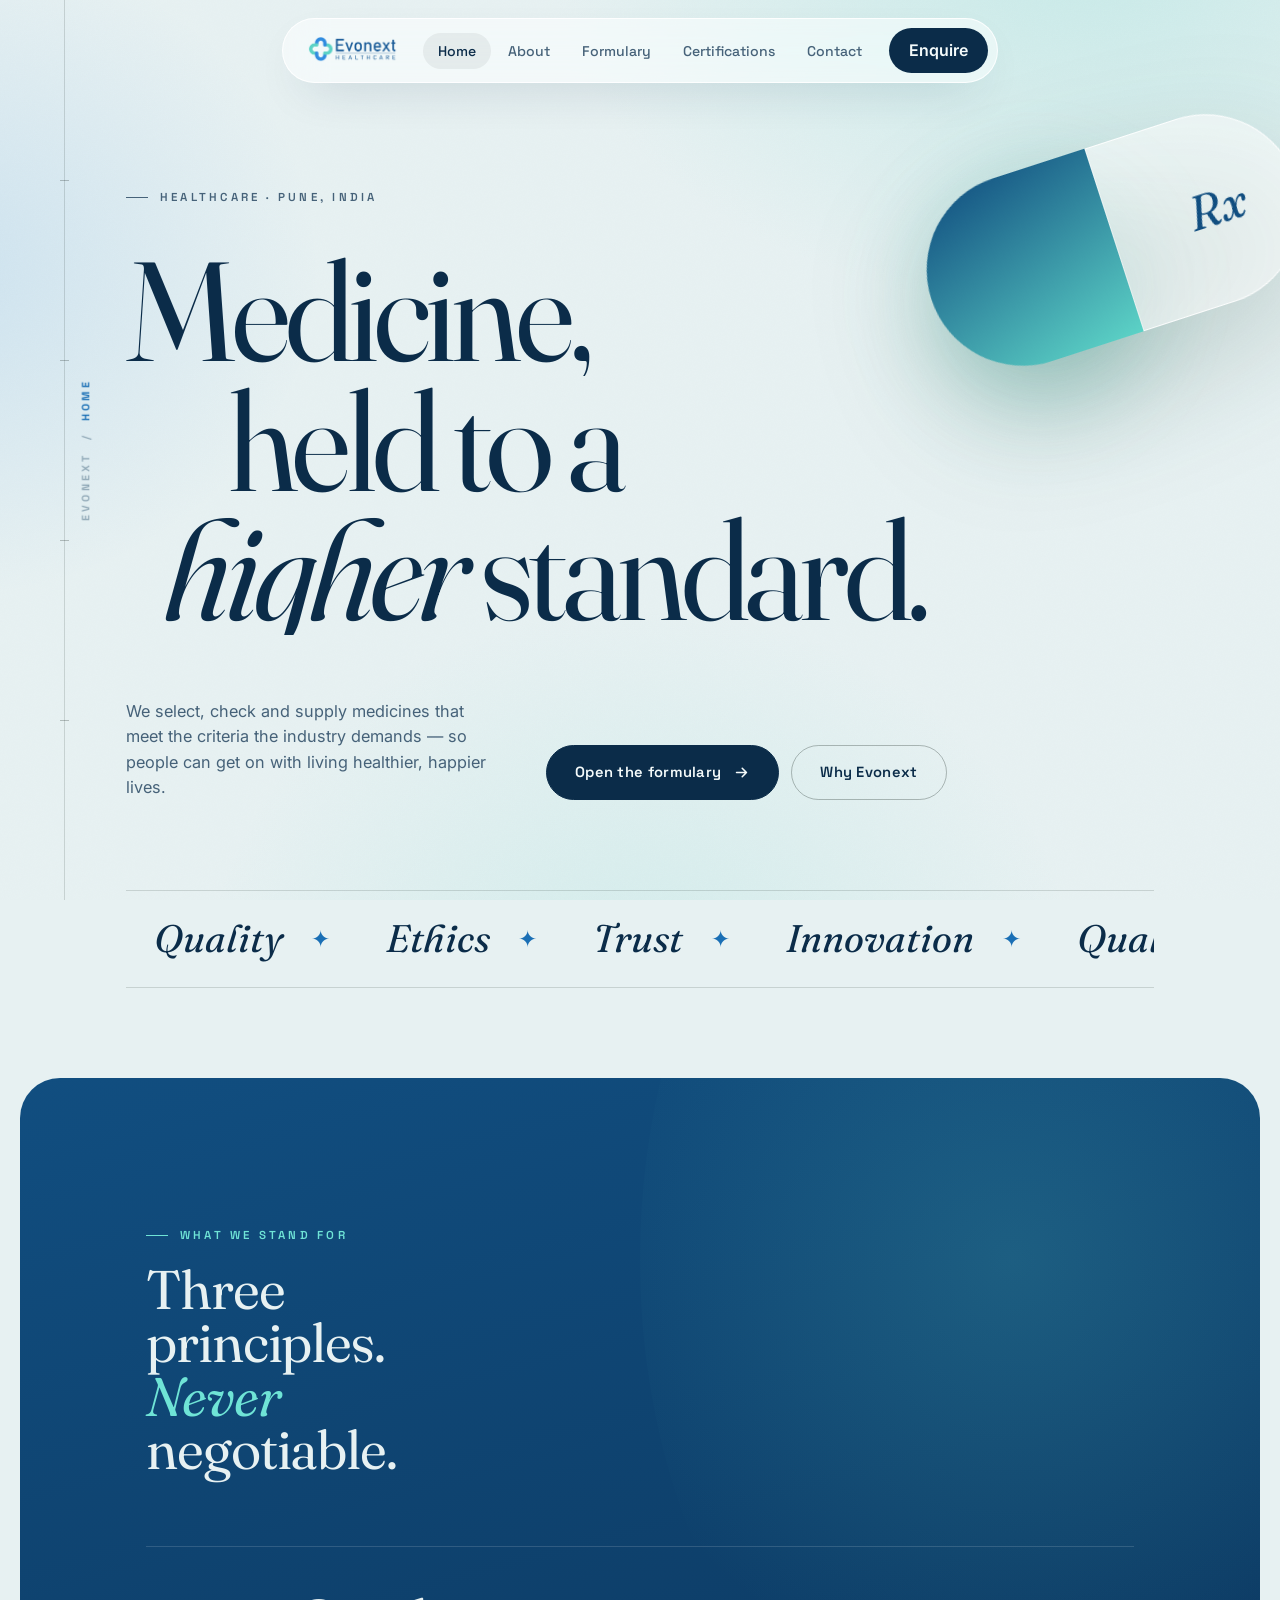
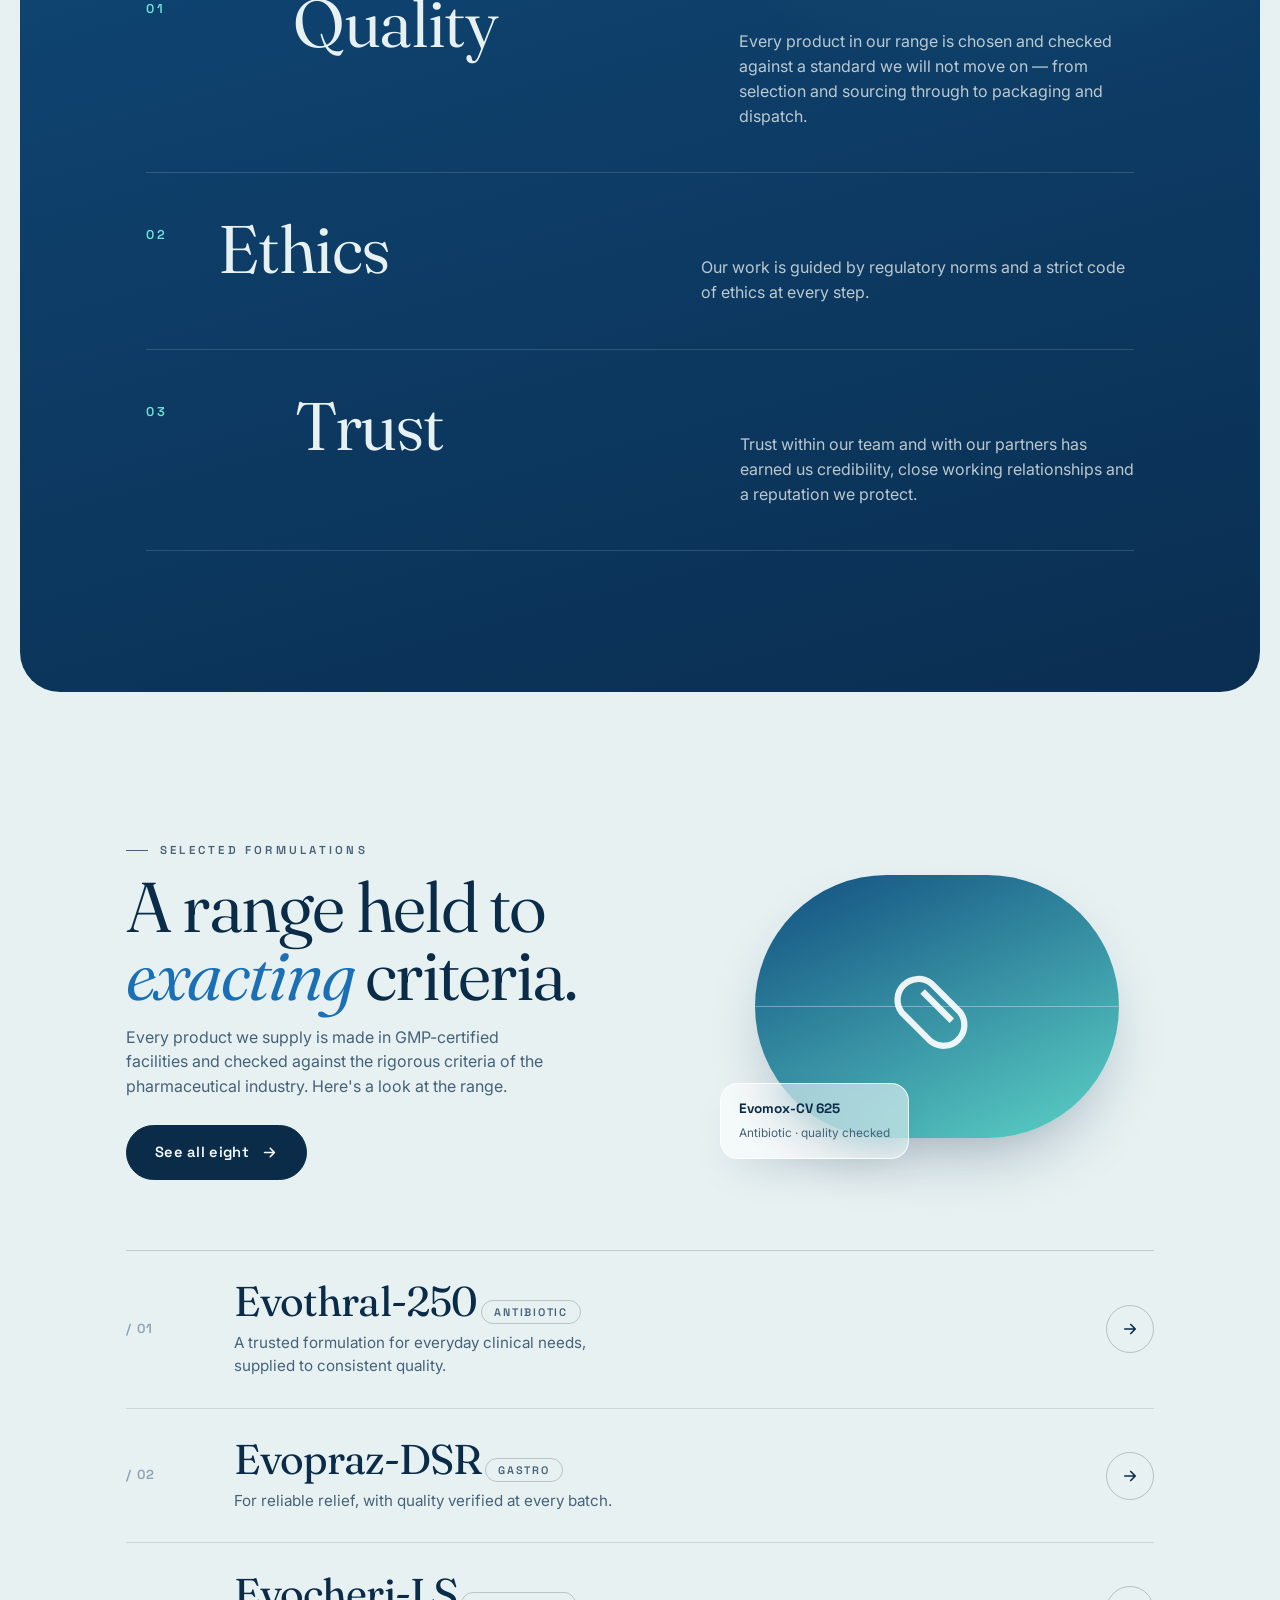
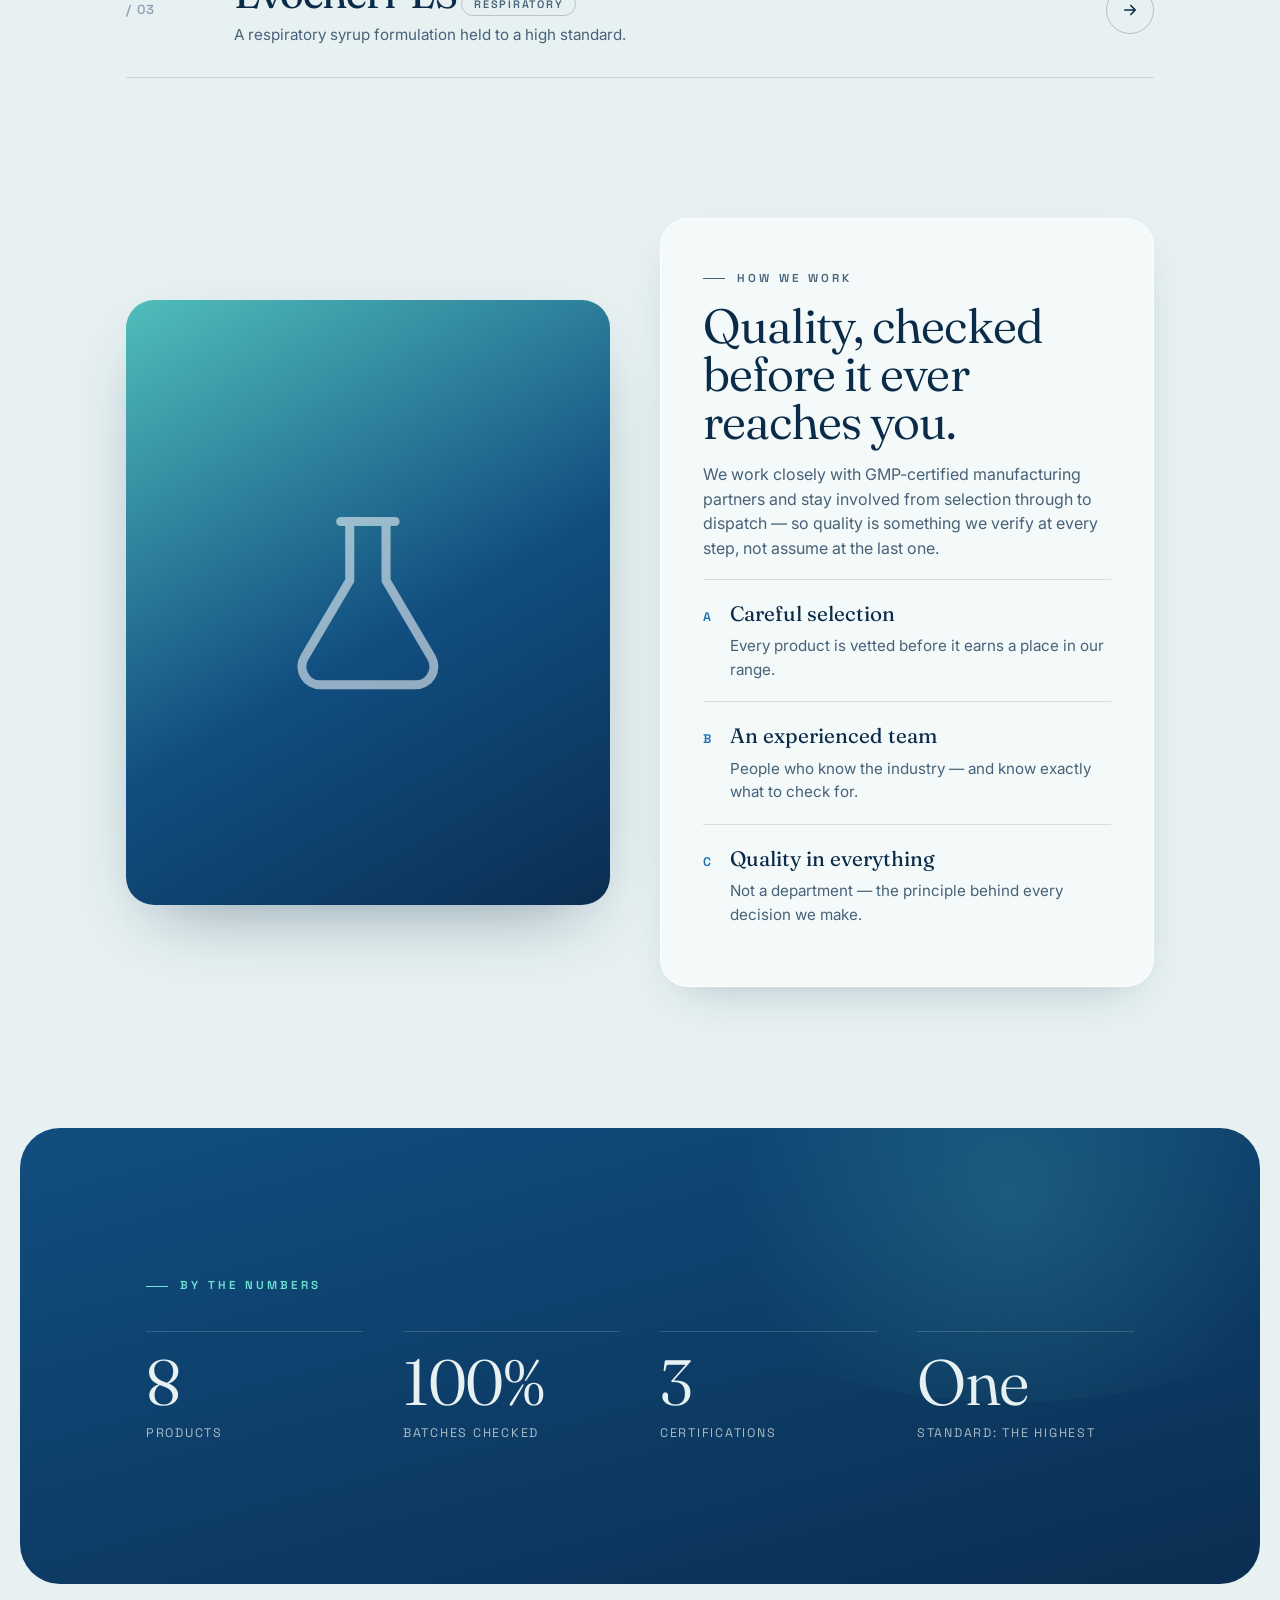
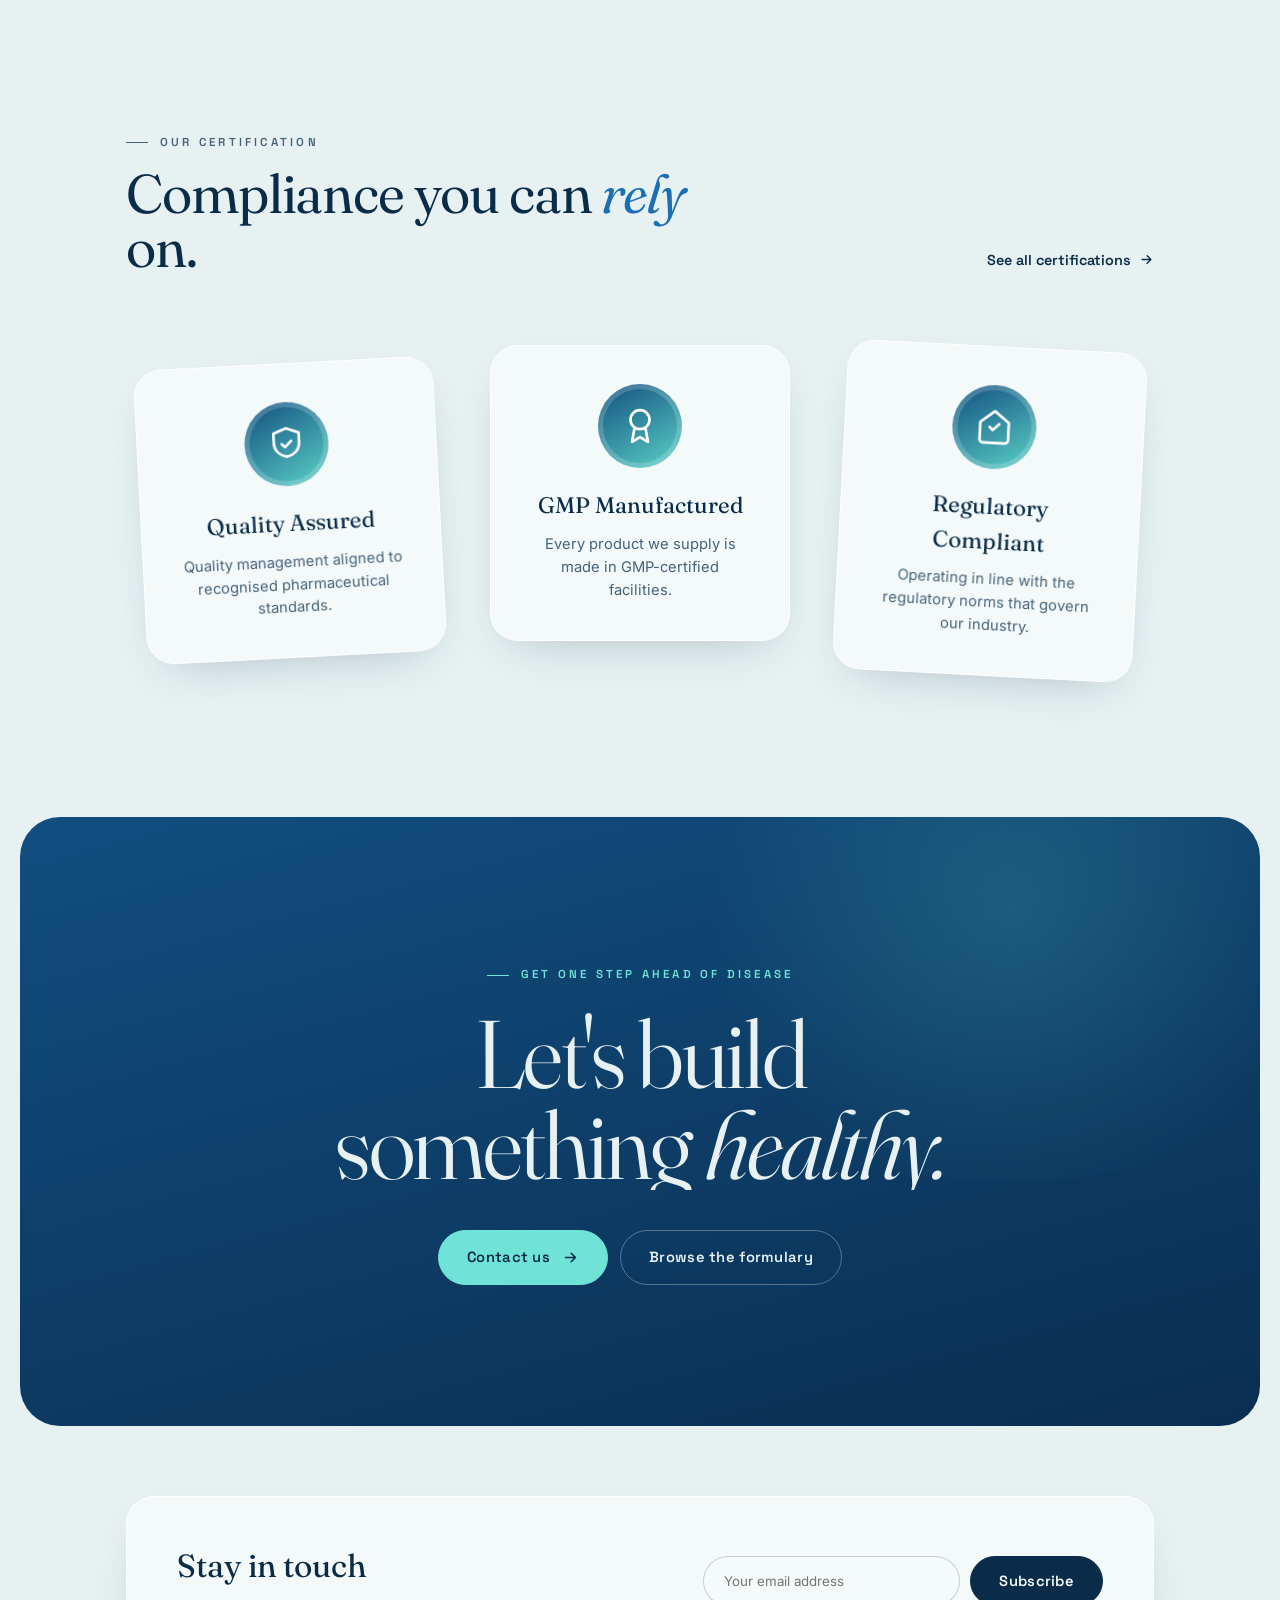
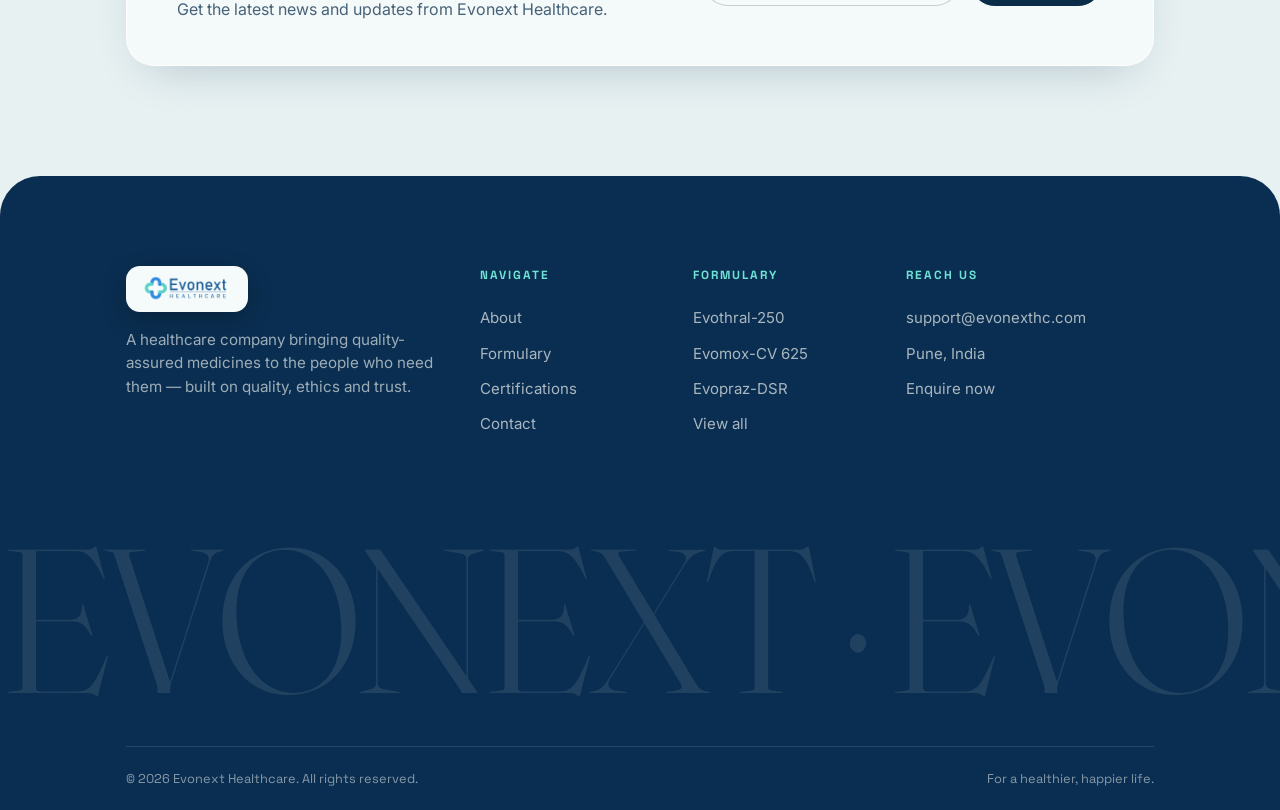
==== commit eaa59add: "Add files via upload" ====
--- a/index.html
+++ b/index.html
@@ -3,13 +3,27 @@
 <head>
   <meta charset="UTF-8" />
   <meta name="viewport" content="width=device-width, initial-scale=1.0" />
-  <title>Evonext Healthcare — Medicine, made to a higher standard</title>
-  <meta name="description" content="Evonext Healthcare develops, manufactures and markets its own pharmaceutical products — formulated and tested to the rigorous standards the industry demands." />
+  <title>Evonext Healthcare — Quality medicines, held to a higher standard</title>
+  <meta name="description" content="Evonext Healthcare brings quality-assured medicines to the people who need them — carefully selected, checked against industry standards, and backed by a commitment to trust and care." />
+  <link rel="canonical" href="https://evonexthc.com/" />
+  <meta property="og:type" content="website" />
+  <meta property="og:site_name" content="Evonext Healthcare" />
+  <meta property="og:url" content="https://evonexthc.com/" />
+  <meta property="og:title" content="Evonext Healthcare — Quality medicines, held to a higher standard" />
+  <meta property="og:description" content="Evonext Healthcare brings quality-assured medicines to the people who need them — carefully selected, checked against industry standards, and backed by a commitment to trust and care." />
+  <meta property="og:image" content="https://evonexthc.com/logo.png" />
+  <meta name="twitter:card" content="summary" />
+  <meta name="theme-color" content="#0B2C49" />
+  <link rel="icon" href="favicon.ico" sizes="any" />
+  <link rel="icon" type="image/png" sizes="32x32" href="favicon-32x32.png" />
+  <link rel="icon" type="image/png" sizes="16x16" href="favicon-16x16.png" />
+  <link rel="apple-touch-icon" href="apple-touch-icon.png" />
+  <link rel="manifest" href="site.webmanifest" />
   <link rel="stylesheet" href="style.css" />
 </head>
 <body>
 
-  <div class="field"></div>
+  <div class="ambient-field"></div>
   <div class="grain"></div>
 
   <!-- Preloader -->
@@ -42,8 +56,7 @@
   </nav>
 
   <!-- Mobile menu -->
-  <div class="mobile-menu"><div class="logo-chip" style="align-self:center;margin-bottom:28px;"><img src="logo.png" alt="Evonext Healthcare" /></div>
-    <a href="index.html" class="active">Home</a>
+  <div class="mobile-menu"><a href="index.html" class="active">Home</a>
     <a href="about.html">About</a>
     <a href="products.html">Formulary</a>
     <a href="certifications.html">Certifications</a>
@@ -60,15 +73,15 @@
         <div class="rx">Rx</div>
       </div>
 
-      <div class="label hero-eyebrow reveal">Pharmaceuticals · Pune, India · Est. care</div>
+      <div class="label hero-eyebrow reveal">Healthcare · Pune, India</div>
       <h1 class="hero-head reveal">
         <span class="mask"><span>Medicine,</span></span>
-        <span class="mask d1 ln2"><span>made to a</span></span>
+        <span class="mask d1 ln2"><span>held to a</span></span>
         <span class="mask d2 ln3"><span><em>higher</em> standard.</span></span>
       </h1>
 
       <div class="hero-meta">
-        <p class="hero-sub reveal d2">We develop, manufacture and market our own pharmaceutical products — formulated and tested to the criteria the industry demands, so people live healthier, happier lives.</p>
+        <p class="hero-sub reveal d2">We select, check and supply medicines that meet the criteria the industry demands — so people can get on with living healthier, happier lives.</p>
         <div class="hero-actions reveal d3">
           <a href="products.html" class="cap-btn">Open the formulary <svg viewBox="0 0 24 24" fill="none" stroke="currentColor" stroke-width="2.2" stroke-linecap="round" stroke-linejoin="round"><path d="M5 12h14M13 6l6 6-6 6"/></svg></a>
           <a href="about.html" class="cap-btn ghost">Why Evonext</a>
@@ -94,15 +107,15 @@
 
         <div class="principle reveal">
           <div class="pnum">01</div>
-          <div class="pbody"><h3>Quality</h3><p>We are committed to manufacturing high-quality healthcare products — held to a very high standard from formulation through to packaging and dispatch.</p></div>
+          <div class="pbody"><h3>Quality</h3><p>Every product in our range is chosen and checked against a standard we will not move on — from selection and sourcing through to packaging and dispatch.</p></div>
         </div>
         <div class="principle reveal">
           <div class="pnum">02</div>
-          <div class="pbody"><h3>Ethics</h3><p>Our work principles are guided by regulatory norms and a strict code of ethics at every step of the process.</p></div>
+          <div class="pbody"><h3>Ethics</h3><p>Our work is guided by regulatory norms and a strict code of ethics at every step.</p></div>
         </div>
         <div class="principle reveal">
           <div class="pnum">03</div>
-          <div class="pbody"><h3>Trust</h3><p>Unshakable trust within our team and with our partners has earned credibility, close bonds and a reputation we protect.</p></div>
+          <div class="pbody"><h3>Trust</h3><p>Trust within our team and with our partners has earned us credibility, close working relationships and a reputation we protect.</p></div>
         </div>
       </div>
     </section>
@@ -112,9 +125,9 @@
       <div class="feature-rx">
         <div class="fr-copy">
           <div class="label reveal">Selected formulations</div>
-          <h3 class="display reveal">A range made to <em>exacting</em> criteria.</h3>
-          <p class="reveal d1">Every product is formulated, made and tested to the rigorous criteria of the pharmaceutical industry. Here's a look at the range.</p>
-          <a href="products.html" class="cap-btn reveal d2">See all 10 <svg viewBox="0 0 24 24" fill="none" stroke="currentColor" stroke-width="2.2" stroke-linecap="round" stroke-linejoin="round"><path d="M5 12h14M13 6l6 6-6 6"/></svg></a>
+          <h3 class="display reveal">A range held to <em>exacting</em> criteria.</h3>
+          <p class="reveal d1">Every product we supply is made in GMP-certified facilities and checked against the rigorous criteria of the pharmaceutical industry. Here's a look at the range.</p>
+          <a href="products.html" class="cap-btn reveal d2">See all eight <svg viewBox="0 0 24 24" fill="none" stroke="currentColor" stroke-width="2.2" stroke-linecap="round" stroke-linejoin="round"><path d="M5 12h14M13 6l6 6-6 6"/></svg></a>
         </div>
         <div class="fr-visual reveal d1">
           <div class="fr-pill" data-parallax="0.12">
@@ -123,7 +136,7 @@
           </div>
           <div class="fr-chip">
             <b>Evomox-CV 625</b>
-            <small>Antibiotic · batch-tested</small>
+            <small>Antibiotic · quality checked</small>
           </div>
         </div>
       </div>
@@ -131,17 +144,17 @@
       <div class="formulary">
         <a href="products.html" class="rx-row" data-name="Evothral-250">
           <div class="rx-idx">/ 01</div>
-          <div class="rx-main"><div><span class="rx-name">Evothral-250</span> <span class="rx-tag">Antibiotic</span><p class="rx-desc">A trusted formulation for everyday clinical needs, made to consistent quality.</p></div></div>
+          <div class="rx-main"><div><span class="rx-name">Evothral-250</span> <span class="rx-tag">Antibiotic</span><p class="rx-desc">A trusted formulation for everyday clinical needs, supplied to consistent quality.</p></div></div>
           <span class="rx-go"><svg viewBox="0 0 24 24" fill="none" stroke="currentColor" stroke-width="2.2" stroke-linecap="round" stroke-linejoin="round"><path d="M5 12h14M13 6l6 6-6 6"/></svg></span>
         </a>
         <a href="products.html" class="rx-row" data-name="Evopraz-DSR">
           <div class="rx-idx">/ 02</div>
-          <div class="rx-main"><div><span class="rx-name">Evopraz-DSR</span> <span class="rx-tag">Gastro</span><p class="rx-desc">Formulated for reliable relief, with quality controlled at every batch.</p></div></div>
+          <div class="rx-main"><div><span class="rx-name">Evopraz-DSR</span> <span class="rx-tag">Gastro</span><p class="rx-desc">For reliable relief, with quality verified at every batch.</p></div></div>
           <span class="rx-go"><svg viewBox="0 0 24 24" fill="none" stroke="currentColor" stroke-width="2.2" stroke-linecap="round" stroke-linejoin="round"><path d="M5 12h14M13 6l6 6-6 6"/></svg></span>
         </a>
         <a href="products.html" class="rx-row" data-name="Evocheri-LS">
           <div class="rx-idx">/ 03</div>
-          <div class="rx-main"><div><span class="rx-name">Evocheri-LS</span> <span class="rx-tag">Respiratory</span><p class="rx-desc">A respiratory syrup formulation made to a high standard.</p></div></div>
+          <div class="rx-main"><div><span class="rx-name">Evocheri-LS</span> <span class="rx-tag">Respiratory</span><p class="rx-desc">A respiratory syrup formulation held to a high standard.</p></div></div>
           <span class="rx-go"><svg viewBox="0 0 24 24" fill="none" stroke="currentColor" stroke-width="2.2" stroke-linecap="round" stroke-linejoin="round"><path d="M5 12h14M13 6l6 6-6 6"/></svg></span>
         </a>
       </div>
@@ -154,12 +167,12 @@
           <svg viewBox="0 0 24 24" fill="none" stroke="currentColor" stroke-width="1" stroke-linecap="round" stroke-linejoin="round"><path d="M9 3h6M10 3v6.5L5 18a2 2 0 0 0 1.8 3h10.4A2 2 0 0 0 19 18l-5-8.5V3"/></svg>
         </div>
         <div class="overlap-panel pull reveal">
-          <div class="label">End to end</div>
-          <h2 style="margin-top:14px;">An integrated, innovation-driven company.</h2>
-          <p style="margin-bottom:18px;">We have the ability to develop, manufacture and market our own products — which means we control quality at every step, not just the last one.</p>
+          <div class="label">How we work</div>
+          <h2 style="margin-top:14px;">Quality, checked before it ever reaches you.</h2>
+          <p style="margin-bottom:18px;">We work closely with GMP-certified manufacturing partners and stay involved from selection through to dispatch — so quality is something we verify at every step, not assume at the last one.</p>
           <div class="values">
-            <div class="value-row"><span class="vn">A</span><div><h4>High manufacturing standards</h4><p>Manufacturing, packaging and training held to a very high standard.</p></div></div>
-            <div class="value-row"><span class="vn">B</span><div><h4>Experienced expert team</h4><p>A team that lets us grow in a sophisticated, competitive environment.</p></div></div>
+            <div class="value-row"><span class="vn">A</span><div><h4>Careful selection</h4><p>Every product is vetted before it earns a place in our range.</p></div></div>
+            <div class="value-row"><span class="vn">B</span><div><h4>An experienced team</h4><p>People who know the industry — and know exactly what to check for.</p></div></div>
             <div class="value-row"><span class="vn">C</span><div><h4>Quality in everything</h4><p>Not a department — the principle behind every decision we make.</p></div></div>
           </div>
         </div>
@@ -171,8 +184,8 @@
       <div class="wrap">
         <div class="label on-dark reveal" style="margin-bottom:36px;">By the numbers</div>
         <div class="stats-row">
-          <div class="stat reveal"><div class="sn"><span data-count="15" data-suffix="+">0</span></div><div class="sl">Formulations</div></div>
-          <div class="stat reveal d1"><div class="sn"><span data-count="100" data-suffix="%">0</span></div><div class="sl">Batches tested</div></div>
+          <div class="stat reveal"><div class="sn"><span data-count="8">0</span></div><div class="sl">Products</div></div>
+          <div class="stat reveal d1"><div class="sn"><span data-count="100" data-suffix="%">0</span></div><div class="sl">Batches checked</div></div>
           <div class="stat reveal d2"><div class="sn"><span data-count="3">0</span></div><div class="sl">Certifications</div></div>
           <div class="stat reveal d3"><div class="sn">One</div><div class="sl">Standard: the highest</div></div>
         </div>
@@ -189,9 +202,9 @@
         <a href="certifications.html" class="ulink reveal">See all certifications <svg viewBox="0 0 24 24" fill="none" stroke="currentColor" stroke-width="2.2" stroke-linecap="round" stroke-linejoin="round"><path d="M5 12h14M13 6l6 6-6 6"/></svg></a>
       </div>
       <div class="seal-row">
-        <div class="seal reveal"><div class="seal-medal"><svg viewBox="0 0 24 24" fill="none" stroke="currentColor" stroke-width="1.7" stroke-linecap="round" stroke-linejoin="round"><path d="M12 2 4 5v6c0 5 3.5 8 8 9 4.5-1 8-4 8-9V5l-8-3Z"/><path d="m9 12 2 2 4-4"/></svg></div><h3>Quality Certified</h3><p>Quality management aligned to recognised pharmaceutical standards.</p></div>
-        <div class="seal reveal d1"><div class="seal-medal"><svg viewBox="0 0 24 24" fill="none" stroke="currentColor" stroke-width="1.7" stroke-linecap="round" stroke-linejoin="round"><circle cx="12" cy="8" r="6"/><path d="M8.5 13.5 7 22l5-3 5 3-1.5-8.5"/></svg></div><h3>GMP Compliant</h3><p>Good Manufacturing Practices observed across our facilities.</p></div>
-        <div class="seal reveal d2"><div class="seal-medal"><svg viewBox="0 0 24 24" fill="none" stroke="currentColor" stroke-width="1.7" stroke-linecap="round" stroke-linejoin="round"><path d="M3 9l9-7 9 7v11a2 2 0 0 1-2 2H5a2 2 0 0 1-2-2Z"/><path d="m9 12 2 2 4-4"/></svg></div><h3>Regulatory Approved</h3><p>Operating in line with the regulatory norms that govern our industry.</p></div>
+        <div class="seal reveal"><div class="seal-medal"><svg viewBox="0 0 24 24" fill="none" stroke="currentColor" stroke-width="1.7" stroke-linecap="round" stroke-linejoin="round"><path d="M12 2 4 5v6c0 5 3.5 8 8 9 4.5-1 8-4 8-9V5l-8-3Z"/><path d="m9 12 2 2 4-4"/></svg></div><h3>Quality Assured</h3><p>Quality management aligned to recognised pharmaceutical standards.</p></div>
+        <div class="seal reveal d1"><div class="seal-medal"><svg viewBox="0 0 24 24" fill="none" stroke="currentColor" stroke-width="1.7" stroke-linecap="round" stroke-linejoin="round"><circle cx="12" cy="8" r="6"/><path d="M8.5 13.5 7 22l5-3 5 3-1.5-8.5"/></svg></div><h3>GMP Manufactured</h3><p>Every product we supply is made in GMP-certified facilities.</p></div>
+        <div class="seal reveal d2"><div class="seal-medal"><svg viewBox="0 0 24 24" fill="none" stroke="currentColor" stroke-width="1.7" stroke-linecap="round" stroke-linejoin="round"><path d="M3 9l9-7 9 7v11a2 2 0 0 1-2 2H5a2 2 0 0 1-2-2Z"/><path d="m9 12 2 2 4-4"/></svg></div><h3>Regulatory Compliant</h3><p>Operating in line with the regulatory norms that govern our industry.</p></div>
       </div>
     </section>
 
@@ -222,23 +235,17 @@
       <div class="footer-grid">
         <div class="footer-brand">
           <a href="index.html" class="brand logo-chip" aria-label="Evonext Healthcare home"><img src="logo.png" alt="Evonext Healthcare" /></a>
-          <p>An innovation-driven pharmaceutical company developing, manufacturing and marketing quality medicines — built on quality, ethics and trust.</p>
-          <div class="footer-social">
-            <a href="#" aria-label="LinkedIn"><svg viewBox="0 0 24 24" fill="currentColor"><path d="M4.98 3.5a2.5 2.5 0 1 1 0 5 2.5 2.5 0 0 1 0-5ZM3 9h4v12H3V9Zm6 0h3.8v1.7h.05c.53-1 1.83-2.05 3.77-2.05C20.4 8.65 21 11 21 14v7h-4v-6.2c0-1.48-.03-3.4-2.07-3.4-2.07 0-2.39 1.62-2.39 3.3V21H9V9Z"/></svg></a>
-            <a href="#" aria-label="Twitter"><svg viewBox="0 0 24 24" fill="currentColor"><path d="M18.9 2H22l-7 8 8.2 12h-6.4l-5-7.3L6 22H3l7.5-8.6L2.5 2H9l4.5 6.6L18.9 2Zm-1.1 18h1.7L7.3 4H5.5l12.3 16Z"/></svg></a>
-            <a href="#" aria-label="Facebook"><svg viewBox="0 0 24 24" fill="currentColor"><path d="M13 22v-8h2.7l.4-3H13V9c0-.9.3-1.5 1.6-1.5H16V4.9c-.3 0-1.3-.1-2.4-.1-2.4 0-4 1.5-4 4.1V11H7v3h2.6v8H13Z"/></svg></a>
-          </div>
+          <p>A healthcare company bringing quality-assured medicines to the people who need them — built on quality, ethics and trust.</p>
         </div>
         <div class="footer-col"><h4>Navigate</h4><a href="about.html">About</a><a href="products.html">Formulary</a><a href="certifications.html">Certifications</a><a href="contact.html">Contact</a></div>
         <div class="footer-col"><h4>Formulary</h4><a href="products.html">Evothral-250</a><a href="products.html">Evomox-CV 625</a><a href="products.html">Evopraz-DSR</a><a href="products.html">View all</a></div>
-        <div class="footer-col"><h4>Reach us</h4><a href="mailto:support@evonexthc.com">support@evonexthc.com</a><a href="#">Pune, India</a><a href="contact.html">Enquire now</a></div>
+        <div class="footer-col"><h4>Reach us</h4><a href="mailto:support@evonexthc.com">support@evonexthc.com</a><span class="footer-static">Pune, India</span><a href="contact.html">Enquire now</a></div>
       </div>
     </div>
     <div class="footer-word">EVONEXT · EVONEXT</div>
     <div class="wrap"><div class="footer-bottom"><span>© 2026 Evonext Healthcare. All rights reserved.</span><span>For a healthier, happier life.</span></div></div>
   </footer>
 
-  <a href="https://wa.me/910000000000" class="wa-float" target="_blank" rel="noopener" aria-label="WhatsApp"><svg viewBox="0 0 24 24" fill="currentColor"><path d="M12 2a10 10 0 0 0-8.6 15l-1.3 4.7 4.8-1.3A10 10 0 1 0 12 2Zm5.3 14.1c-.2.6-1.3 1.2-1.8 1.2-.5.1-1 .1-1.7-.1-.4-.1-.9-.3-1.6-.6-2.8-1.2-4.6-4-4.7-4.2-.1-.2-1.1-1.5-1.1-2.8s.7-2 .9-2.2c.2-.3.5-.3.7-.3h.5c.2 0 .4 0 .6.5l.8 1.9c.1.1.1.3 0 .5l-.4.5c-.2.2-.3.3-.1.6.2.3.8 1.3 1.7 2.1 1.2 1 2.1 1.4 2.4 1.5.2.1.4.1.6-.1l.7-.8c.2-.3.4-.2.6-.1l1.8.9c.3.1.4.2.5.3.1.3.1.7-.1 1.3Z"/></svg></a>
   <button id="back-to-top" aria-label="Back to top"><svg viewBox="0 0 24 24" fill="none" stroke="currentColor" stroke-width="2.2" stroke-linecap="round" stroke-linejoin="round"><path d="M18 15l-6-6-6 6"/></svg></button>
 
   <script src="script.js"></script>
--- a/style.css
+++ b/style.css
@@ -64,7 +64,7 @@
 ::selection { background: var(--lime); color: var(--ink); }
 
 /* Grain + ambient field (very subtle, lifts the flatness) */
-.field {
+.ambient-field {
   position: fixed; inset: 0; z-index: -3; pointer-events: none;
   background:
     radial-gradient(900px 600px at 85% -5%, rgba(92, 210, 198, 0.22), transparent 60%),
@@ -545,14 +545,14 @@
 .wa-inline { margin-top: 28px; }
 
 .form-card { background: var(--glass); -webkit-backdrop-filter: blur(18px); backdrop-filter: blur(18px); border: 1px solid var(--glass-edge); border-radius: var(--radius); padding: clamp(28px, 4vw, 44px); box-shadow: var(--shadow-soft); }
-.field { margin-bottom: 18px; }
-.field label { font-family: var(--grotesk); font-size: 0.72rem; font-weight: 600; letter-spacing: 0.14em; text-transform: uppercase; color: var(--ink-soft); display: block; margin-bottom: 8px; }
-.field input, .field textarea, .field select { width: 100%; font-family: var(--body); font-size: 0.98rem; padding: 14px 16px; border-radius: 14px; border: 1px solid rgba(12,26,20,0.18); background: var(--paper-white); outline: none; color: var(--ink); transition: border-color 0.25s ease, box-shadow 0.25s ease; }
-.field input:focus, .field textarea:focus, .field select:focus { border-color: var(--green); box-shadow: 0 0 0 3px rgba(19,160,106,0.12); }
-.field textarea { resize: vertical; min-height: 130px; }
+.form-field { margin-bottom: 18px; }
+.form-field label { font-family: var(--grotesk); font-size: 0.72rem; font-weight: 600; letter-spacing: 0.14em; text-transform: uppercase; color: var(--ink-soft); display: block; margin-bottom: 8px; }
+.form-field input, .form-field textarea, .form-field select { width: 100%; font-family: var(--body); font-size: 0.98rem; padding: 14px 16px; border-radius: 14px; border: 1px solid rgba(12,26,20,0.18); background: var(--paper-white); outline: none; color: var(--ink); transition: border-color 0.25s ease, box-shadow 0.25s ease; }
+.form-field input:focus, .form-field textarea:focus, .form-field select:focus { border-color: var(--green); box-shadow: 0 0 0 3px rgba(26,111,181,0.14); }
+.form-field textarea { resize: vertical; min-height: 130px; }
 .field-row { display: grid; grid-template-columns: 1fr 1fr; gap: 16px; }
 .form-note { font-family: var(--grotesk); font-size: 0.76rem; color: var(--ink-faint); margin-top: 8px; }
-.form-success { display: none; margin-top: 16px; padding: 14px 18px; border-radius: 14px; background: rgba(19,160,106,0.12); border: 1px solid rgba(19,160,106,0.3); color: var(--emerald); font-size: 0.92rem; font-weight: 500; }
+.form-success { display: none; margin-top: 16px; padding: 14px 18px; border-radius: 14px; background: rgba(26,111,181,0.10); border: 1px solid rgba(26,111,181,0.28); color: var(--emerald); font-size: 0.92rem; font-weight: 500; }
 .form-success.show { display: block; }
 
 .map-strip { margin-top: 24px; border-radius: var(--radius); overflow: hidden; aspect-ratio: 21/7; position: relative; background: linear-gradient(160deg, var(--porcelain-2), var(--porcelain)); display: grid; place-items: center; border: 1px solid rgba(12,26,20,0.12); }
@@ -774,4 +774,246 @@
 /* Larger default tap targets on touch */
 @media (hover: none) {
   .nav-links a, .footer-col a, .ulink { padding-block: 10px; }
-}+}
+/* ============================================================
+   RESPONSIVE OVERHAUL  —  mobile / tablet / desktop
+   Appended last so these rules win over earlier declarations.
+   ============================================================ */
+
+/* ---- Global overflow guards -------------------------------- */
+html, body { max-width: 100%; overflow-x: clip; }
+img, svg, video, iframe { max-width: 100%; height: auto; }
+.marquee, .footer, .band, .hero { max-width: 100vw; }
+
+/* Long words / emails must never push the page sideways */
+.rx-desc, .lead, .footer-brand p, .cinfo-row a, .mm-foot,
+.overlap-panel p, .principle p, .seal p, .tnode p {
+  overflow-wrap: anywhere;
+}
+
+/* ---- Touch devices: kill sticky hover + layout-shifting hovers ---- */
+@media (hover: none) {
+  .rx-row:hover { padding-left: 0; }
+  .rx-row:hover::before { width: 0; }
+  .rx-row:hover .rx-name { color: inherit; }
+  .rx-row:hover .rx-go { background: transparent; color: inherit;
+                         border-color: rgba(12,26,20,0.22); transform: none; }
+  .cap-btn:hover { transform: none; }
+  .cap-btn:hover::before { transform: translateX(-101%); }
+  .cap-btn:hover svg { transform: none; }
+  .seal:hover { transform: none; box-shadow: var(--shadow-soft); }
+  .footer-social a:hover { transform: none; }
+  .footer-col a:hover { padding-left: 0; }
+  .ulink:hover::after { transform: scaleX(0); }
+
+  /* Give feedback on actual press instead */
+  .rx-row:active { background: rgba(26,111,181,0.05); }
+  .cap-btn:active { transform: scale(0.98); }
+  .seal:active { transform: translateY(-6px); }
+}
+
+/* Comfortable minimum tap targets everywhere */
+@media (pointer: coarse) {
+  .cap-btn { padding: 16px 26px; min-height: 48px; }
+  .rx-go { width: 46px; height: 46px; }
+  .footer-social a { width: 44px; height: 44px; }
+  .chip { min-height: 40px; }
+  .hamburger { width: 46px; height: 46px; }
+}
+
+/* ---- Mobile menu: scrollable, never traps content ---------- */
+.mobile-menu {
+  height: 100dvh;
+  overflow-y: auto;
+  -webkit-overflow-scrolling: touch;
+  padding-block: max(96px, env(safe-area-inset-top) + 96px) 48px;
+  justify-content: flex-start;
+}
+.mobile-menu a { padding: 14px 0; }
+
+/* ---- Floating buttons respect notches / home bars ---------- */
+.wa-float  { bottom: calc(92px + env(safe-area-inset-bottom));
+             right: calc(24px + env(safe-area-inset-right)); }
+#back-to-top { bottom: calc(24px + env(safe-area-inset-bottom));
+               right: calc(24px + env(safe-area-inset-right)); }
+
+/* ============================================================
+   TABLET  ·  ≤ 1024px
+   ============================================================ */
+@media (max-width: 1024px) {
+  .stats-row { grid-template-columns: repeat(2, 1fr); gap: 30px 24px; }
+  .tline { max-width: none; }
+  .seal { width: clamp(240px, 44vw, 320px); }
+  .formulary-top { align-items: flex-start; }
+  #product-search { min-width: 0; width: 100%; }
+  .formulary-top > div:last-child { flex: 1 1 260px; }
+  .principle .pbody { gap: 20px 36px; }
+  .contact-aside .lead { margin-bottom: 30px; }
+}
+
+/* ============================================================
+   LANDSCAPE PHONE / SMALL TABLET  ·  ≤ 860px
+   ============================================================ */
+@media (max-width: 860px) {
+  .band { padding-block: clamp(60px, 10vw, 96px); }
+  .footer-grid { grid-template-columns: 1fr 1fr; gap: 32px; }
+  .footer-brand { grid-column: 1 / -1; }
+  .feature-rx .fr-visual { max-width: 420px; margin-inline: auto; }
+  .overlap-media { aspect-ratio: 16/11; }
+  .overlap-panel.pull { margin: -40px 12px 0; }
+  .tnode { grid-template-columns: 92px 1fr; }
+  .seal-row { gap: 20px; }
+  .contact-stage { gap: 22px; }
+}
+
+/* ============================================================
+   PHONE  ·  ≤ 640px
+   ============================================================ */
+@media (max-width: 640px) {
+  /* iOS zooms any input under 16px on focus — pin them to 16px */
+  .form-field input, .form-field textarea, .form-field select,
+  .news-form input, #product-search { font-size: 16px; }
+
+  .nav-inner { max-width: calc(100vw - 20px); }
+  .brand { padding-right: 6px; }
+
+  .hero { padding-bottom: 34px; }
+  .hero-sub { max-width: none; }
+  .hero-eyebrow { font-size: 0.66rem; letter-spacing: 0.2em; }
+
+  .principle { grid-template-columns: 1fr; gap: 6px; }
+  .principle .pnum { padding-top: 0; }
+
+  .rx-row { grid-template-columns: 1fr auto; gap: 10px 14px; padding-block: 20px; }
+  .rx-idx { grid-column: 1 / -1; margin-bottom: -4px; }
+  .rx-main { gap: 8px 12px; }
+  .rx-desc { max-width: none; }
+
+  .formulary-top { flex-direction: column; align-items: stretch; }
+  .formulary-top .trust-line { justify-content: flex-start; gap: 8px; }
+  .chip { flex: 0 0 auto; }
+
+  .values .value-row { grid-template-columns: 1fr; gap: 4px; }
+  .tnode { grid-template-columns: 1fr; gap: 6px; padding-block: 22px; }
+  .tnode .ty { padding-top: 0; }
+
+  .cinfo-row { gap: 14px; }
+  .contact-aside, .form-card { padding: 24px 20px; }
+  .field-row { grid-template-columns: 1fr; gap: 0; }
+
+  .newsletter { padding: 24px 20px; }
+  .footer-grid { grid-template-columns: 1fr 1fr; gap: 26px; }
+  .footer-brand p { max-width: none; }
+  .footer-bottom { flex-direction: column; align-items: flex-start; gap: 6px; }
+
+  .band--dark { border-radius: 26px; margin-inline: 8px; }
+  .footer { border-radius: 26px 26px 0 0; }
+}
+
+/* ============================================================
+   SMALL PHONE  ·  ≤ 400px
+   ============================================================ */
+@media (max-width: 400px) {
+  :root { --gutter: 16px; }
+  .brand-logo { height: 24px; }
+  .hamburger { width: 40px; height: 40px; }
+  .footer-grid { grid-template-columns: 1fr; gap: 24px; }
+  .hero-actions { flex-direction: column; align-items: stretch; }
+  .hero-actions .cap-btn { width: 100%; justify-content: center; }
+  .stats-row { gap: 22px 16px; }
+  .rx-tag { font-size: 0.62rem; padding: 3px 10px; }
+  .trust-line { gap: 12px; }
+}
+
+/* ============================================================
+   SHORT LANDSCAPE PHONES  —  don't waste the whole viewport
+   ============================================================ */
+@media (max-height: 520px) and (orientation: landscape) {
+  .hero { padding-top: 118px; }
+  .page-head { padding-top: 110px; }
+  .mobile-menu { justify-content: flex-start; padding-block: 84px 32px; }
+  .mobile-menu a { font-size: 1.6rem; padding: 8px 0; }
+}
+
+/* ============================================================
+   CONTACT — "what happens next" (replaces the map placeholder)
+   ============================================================ */
+.next-strip {
+  margin-top: 26px; padding: clamp(22px, 3vw, 30px);
+  border-radius: var(--radius);
+  background: linear-gradient(160deg, var(--porcelain-2), var(--porcelain));
+  border: 1px solid rgba(12,26,20,0.12);
+}
+.next-strip h4 {
+  font-family: var(--grotesk); font-size: 0.72rem; font-weight: 600;
+  letter-spacing: 0.16em; text-transform: uppercase;
+  color: var(--ink-soft); margin-bottom: 16px;
+}
+.next-strip ol { list-style: none; counter-reset: nx; display: grid; gap: 12px; }
+.next-strip li {
+  counter-increment: nx; position: relative; padding-left: 34px;
+  color: var(--ink-soft); font-size: 0.94rem; line-height: 1.5;
+}
+.next-strip li::before {
+  content: counter(nx); position: absolute; left: 0; top: 1px;
+  width: 22px; height: 22px; border-radius: 50%;
+  background: var(--green); color: var(--paper-white);
+  font-family: var(--grotesk); font-size: 0.72rem; font-weight: 600;
+  display: grid; place-items: center;
+}
+
+/* Footer non-link text sits level with the links around it */
+.footer-static { display: block; color: rgba(236,241,238,0.7); padding: 6px 0; font-size: 0.94rem; }
+
+/* ============================================================
+   SPINE CLEARANCE
+   The fixed vertical "EVONEXT / SECTION" label sits at
+   left: var(--spine) + 14px. Content must start clear of it,
+   otherwise body copy runs underneath on mid-width screens.
+   ============================================================ */
+@media (min-width: 861px) {
+  .wrap { padding-inline: max(var(--gutter), calc(var(--spine) + 62px)); }
+  .spine-label { font-size: 0.66rem; letter-spacing: 0.3em; }
+}
+
+/* Below 861px the spine is hidden, so the normal gutter applies */
+
+/* ============================================================
+   NAV PILL OVER THE OPEN MOBILE MENU
+   The glass pill washes out against the dark menu — solidify it
+   so the logo stays legible while the menu is open.
+   ============================================================ */
+body.menu-open .nav-inner {
+  background: rgba(255, 255, 255, 0.94);
+  border-color: rgba(255, 255, 255, 0.6);
+  box-shadow: 0 18px 40px -20px rgba(0, 0, 0, 0.5);
+}
+
+/* ============================================================
+   CONTACT FORM — status messages + spam honeypot
+   ============================================================ */
+.hp-field {
+  position: absolute !important;
+  width: 1px; height: 1px; padding: 0; margin: -1px;
+  overflow: hidden; clip: rect(0 0 0 0); white-space: nowrap; border: 0;
+}
+
+.form-status {
+  display: none; margin-top: 16px; padding: 14px 18px;
+  border-radius: 14px; font-size: 0.93rem; font-weight: 500; line-height: 1.5;
+}
+.form-status.show { display: block; }
+.form-status a { text-decoration: underline; }
+
+.form-success {
+  background: rgba(26, 111, 181, 0.10);
+  border: 1px solid rgba(26, 111, 181, 0.28);
+  color: var(--emerald);
+}
+.form-error {
+  background: rgba(214, 96, 60, 0.10);
+  border: 1px solid rgba(214, 96, 60, 0.30);
+  color: #A2432A;
+}
+
+#submit-btn:disabled { cursor: wait; }
